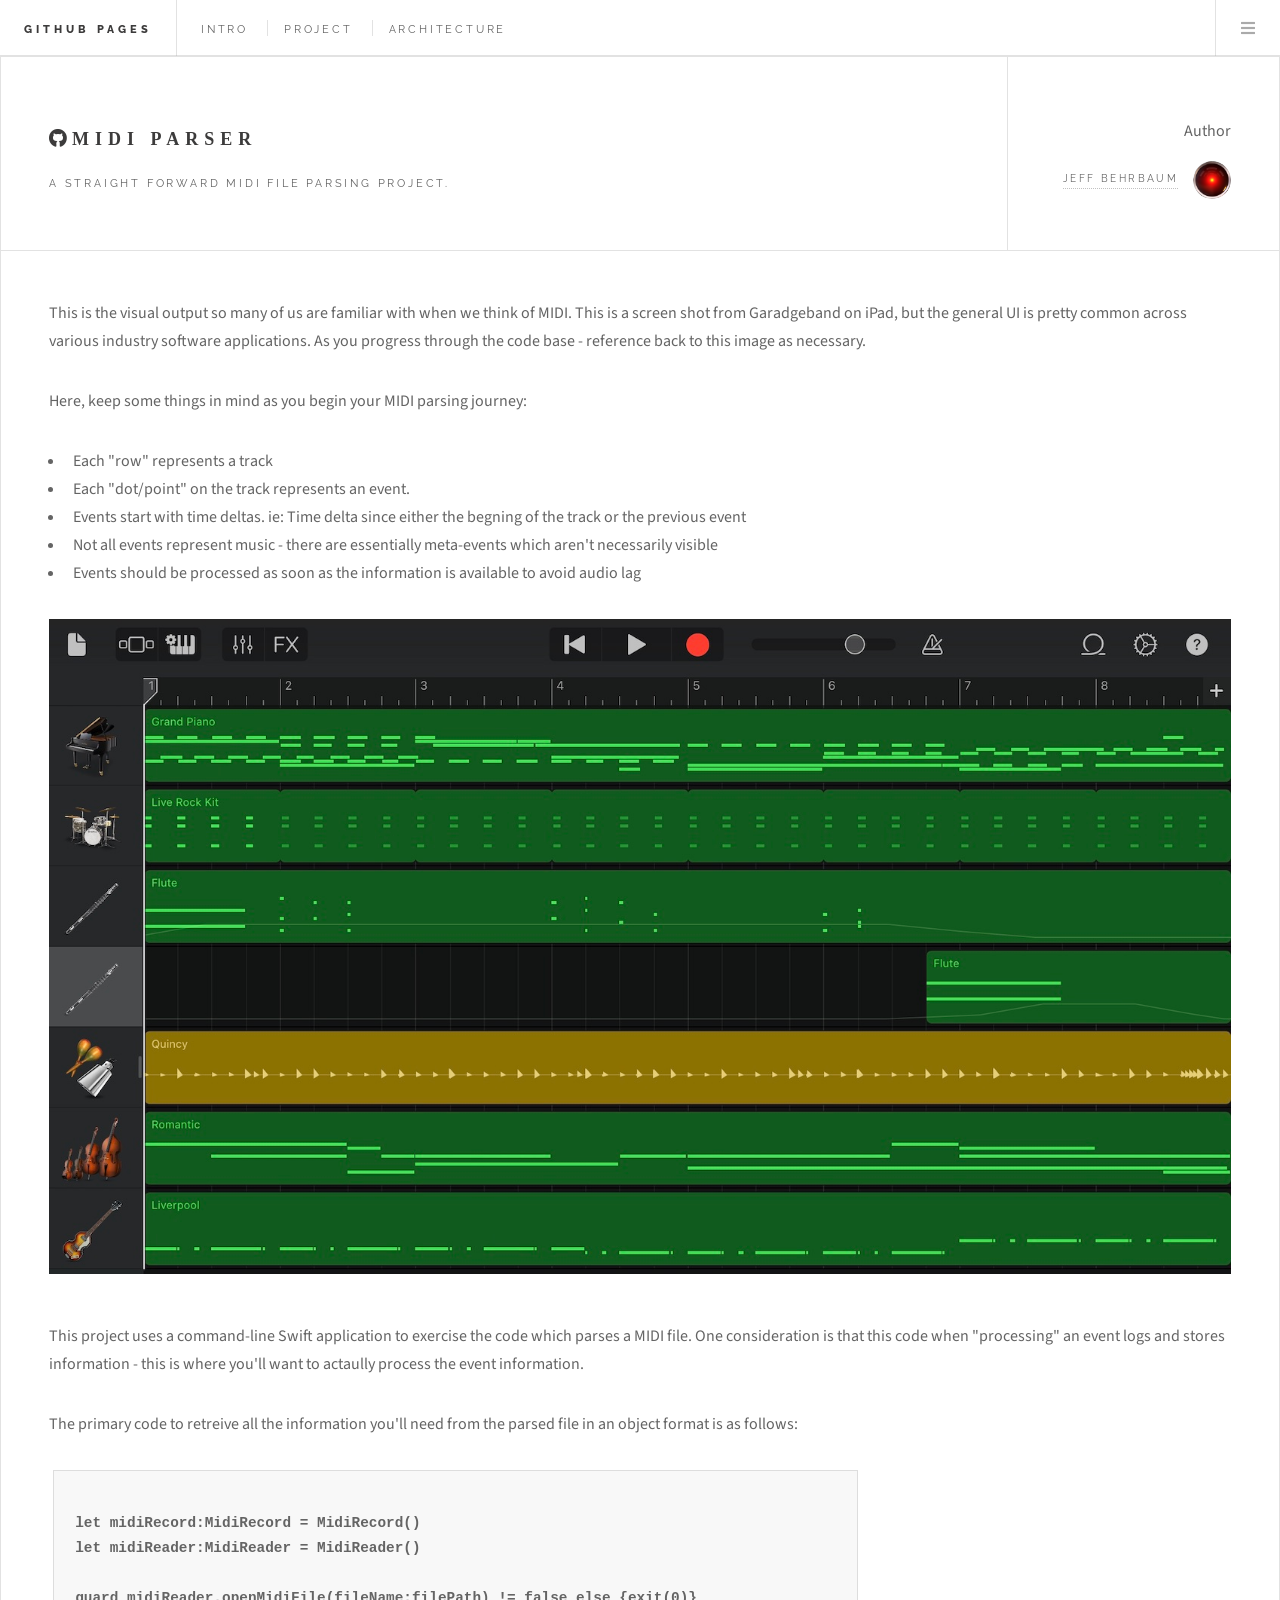
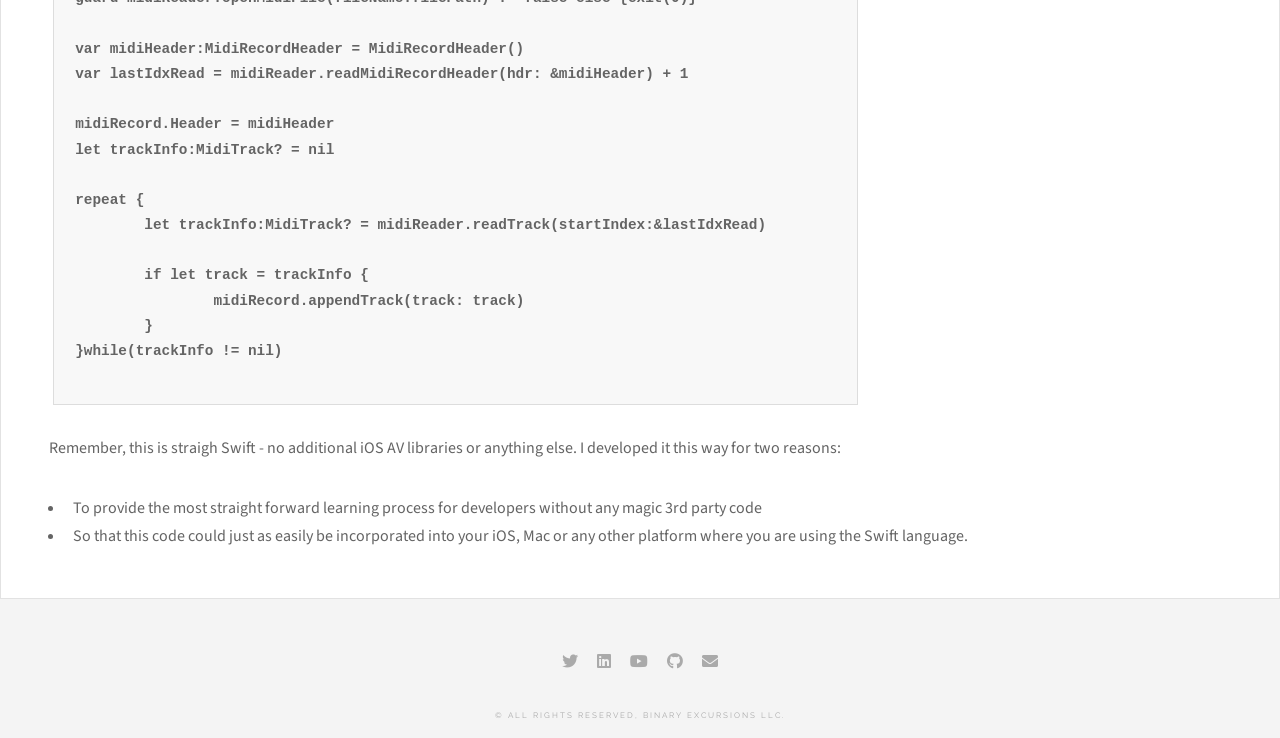
==== MidiSwift/index.html @ 117c92ac "Initial commit for the Swift MIDI page for github.io" ====
<!DOCTYPE HTML>
<!--
	Future Imperfect by Pixelarity
	pixelarity.com | hello@pixelarity.com
	License: pixelarity.com/license
-->
<html>
	<head>
		<title>MIDI Parser</title>
		<meta charset="utf-8" />
		<meta name="viewport" content="width=device-width, initial-scale=1, user-scalable=no" />
		<link rel="stylesheet" href="assets/css/main.css" />
	</head>

	<body class="single is-preload">

		<!-- Wrapper -->
				<!-- Header -->
					<header id="header">
						<h1><a href="https://binaryexcursions.github.io/">Github Pages</a></h1>
						<nav class="links">
							<ul>
								<li><a href="#">Intro</a></li>
								<li><a href="project.html">Project</a></li>
								<li><a href="architecture.html">Architecture</a></li>
								<!-- <li><a href="#">Tempus</a></li>
								<li><a href="#">Adipiscing</a></li> -->
							</ul>
						</nav>
						<nav class="main">
							<ul>
								<!-- <li class="search">
									<a class="fa-search" href="#search">Search</a>
									<form id="search" method="get" action="#">
										<input type="text" name="query" placeholder="Search" />
									</form>
								</li> -->
								<li class="menu">
									<a class="fa-bars" href="#menu">Menu</a>
								</li>
							</ul>
						</nav>
					</header>

				<!-- Menu -->
					<section id="menu">
						<!-- Links -->
							<section>
								<ul class="links">
									<li>
										<a href="#">
											<h3>Lorem ipsum</h3>
											<p>Feugiat tempus veroeros dolor</p>
										</a>
									</li>
									<li>
										<a href="#">
											<h3>Dolor sit amet</h3>
											<p>Sed vitae justo condimentum</p>
										</a>
									</li>
									<li>
										<a href="#">
											<h3>Feugiat veroeros</h3>
											<p>Phasellus sed ultricies mi congue</p>
										</a>
									</li>
									<li>
										<a href="#">
											<h3>Etiam sed consequat</h3>
											<p>Porta lectus amet ultricies</p>
										</a>
									</li>
								</ul>
							</section>
					</section>

				<!-- Main -->
					<div id="main">

						<!-- Post -->
							<article class="post">
								<header>
									<div class="title">
										<h2><a href="https://github.com/BinaryExcursions/MidiParserSwift" target="_blank" class="fab fa-github" style="font-size: large;">MIDI Parser</a></h2>
										<p>A straight forward MIDI file parsing project.</p>
									</div>
									<div class="meta">
										<div class="name">Author</div>
										<a href="https://github.com/binexc" target="_blank" class="author"><span class="name">Jeff Behrbaum</span><img src="images/Hal9000Small.png" alt="" /></a>
									</div>
								</header>
								<p>This is the visual output so many of us are familiar with when we think of MIDI. This is a screen shot from Garadgeband on iPad, but the general UI is pretty common across various industry software applications. As you progress through the code base - reference back to this image as necessary. </p>
								<p>Here, keep some things in mind as you begin your MIDI parsing journey:</p>
								<ul>
									<li>Each "row" represents a track</li>
									<li>Each "dot/point" on the track represents an event.</li>
									<li>Events start with time deltas. ie: Time delta since either the begning of the track or the previous event</li>
									<li>Not all events represent music - there are essentially meta-events which aren't necessarily visible</li>
									<li>Events should be processed as soon as the information is available to avoid audio lag</li>
								</ul>
									
								<span class="image featured"><img src="images/tracks@2x.jpg" alt="game board" /></span>
								<p> This project uses a command-line Swift application to exercise the code which parses a MIDI file. 
									One consideration is that this code when "processing" an event logs and stores information - this is 
									where you'll want to actaully process the event information.</p>
								<p>The primary code to retreive all the information you'll need from  the parsed file in an object format is as follows:</p>

								<div style="overflow: hidden;">
									<pre style="display: inline-flex;">
										<code style="font-size: 0.9rem; font-weight: 550;">
let midiRecord:MidiRecord = MidiRecord()
let midiReader:MidiReader = MidiReader()
											
guard midiReader.openMidiFile(fileName:filePath) != false else {exit(0)}
											
var midiHeader:MidiRecordHeader = MidiRecordHeader()
var lastIdxRead = midiReader.readMidiRecordHeader(hdr: &midiHeader) + 1
											
midiRecord.Header = midiHeader
let trackInfo:MidiTrack? = nil
											
repeat {
	let trackInfo:MidiTrack? = midiReader.readTrack(startIndex:&lastIdxRead)
											
	if let track = trackInfo {
		midiRecord.appendTrack(track: track)
	}
}while(trackInfo != nil)
										</code>
									</pre>
								</div>

								<p>Remember, this is straigh Swift - no additional iOS AV libraries or anything else. I developed it this way for two reasons:</p>
								<ul>
									<li>To provide the most straight forward learning process for developers without any magic 3rd party code</li>
									<li>So that this code could just as easily be incorporated into your iOS, Mac or any other platform where you are using the Swift language.</li>
								</ul>

							</article>
					</div>

				<!-- Footer -->
					<section id="footer">
						<ul class="icons">
							<li><a href="#" class="icon brands fa-twitter"><span class="label">Twitter</span></a></li>
							<li><a href="#" class="icon brands fa-linkedin"><span class="label">LinkedIn</span></a></li>
							<li><a href="#" class="icon brands fa-youtube"><span class="label">YouTube</span></a></li>
							<li><a href="https://github.com/BinaryExcursions" target="_blank" class="icon brands fa-github"><span class="label">RSS</span></a></li>
							<li><a href="mailto: abc@gmail.com" class="icon solid fa-envelope"><span class="label">Email</span></a></li>
						</ul>
						<p class="copyright">&copy; All rights reserved, Binary Excursions LLC.</p>
					</section>

			</div>

		<!-- Scripts -->
			<script src="assets/js/jquery.min.js"></script>
			<script src="assets/js/browser.min.js"></script>
			<script src="assets/js/breakpoints.min.js"></script>
			<script src="assets/js/util.js"></script>
			<script src="assets/js/main.js"></script>
	</body>
</html>
---- MidiSwift/assets/css/main.css ----
@import url(fontawesome-all.min.css);
@import url("https://fonts.googleapis.com/css?family=Source+Sans+Pro:400,700|Raleway:400,800,900");

/*
	Future Imperfect by Pixelarity
	pixelarity.com | hello@pixelarity.com
	License: pixelarity.com/license
*/

html, body, div, span, applet, object,
iframe, h1, h2, h3, h4, h5, h6, p, blockquote,
pre, a, abbr, acronym, address, big, cite,
code, del, dfn, em, img, ins, kbd, q, s, samp,
small, strike, strong, sub, sup, tt, var, b,
u, i, center, dl, dt, dd, ol, ul, li, fieldset,
form, label, legend, table, caption, tbody,
tfoot, thead, tr, th, td, article, aside,
canvas, details, embed, figure, figcaption,
footer, header, hgroup, menu, nav, output, ruby,
section, summary, time, mark, audio, video {
	margin: 0;
	padding: 0;
	border: 0;
	font-size: 100%;
	font: inherit;
	vertical-align: baseline;}

article, aside, details, figcaption, figure,
footer, header, hgroup, menu, nav, section {
	display: block;}

body {
	line-height: 1;
}

ol, ul {
	list-style: none;
}

blockquote, q {
	quotes: none;
}

	blockquote:before, blockquote:after, q:before, q:after {
		content: '';
		content: none;
	}

table {
	border-collapse: collapse;
	border-spacing: 0;
}

body {
	-webkit-text-size-adjust: none;
}

mark {
	background-color: transparent;
	color: inherit;
}

input::-moz-focus-inner {
	border: 0;
	padding: 0;
}

input, select, textarea {
	-moz-appearance: none;
	-webkit-appearance: none;
	-ms-appearance: none;
	appearance: none;
}

/* Basic */

	@-ms-viewport {
		width: device-width;
	}

	body {
		-ms-overflow-style: scrollbar;
	}

	@media screen and (max-width: 480px) {

		html, body {
			min-width: 320px;
		}

	}

	html {
		box-sizing: border-box;
	}

	*, *:before, *:after {
		box-sizing: inherit;
	}

	body {
		background: #f4f4f4;
	}

		body.is-preload *, body.is-preload *:before, body.is-preload *:after {
			-moz-animation: none !important;
			-webkit-animation: none !important;
			-ms-animation: none !important;
			animation: none !important;
			-moz-transition: none !important;
			-webkit-transition: none !important;
			-ms-transition: none !important;
			transition: none !important;
		}

/* Type */

	body, input, select, textarea {
		color: #646464;
		font-family: "Source Sans Pro", Helvetica, sans-serif;
		font-size: 14pt;
		font-weight: 400;
		line-height: 1.75;
	}

		@media screen and (max-width: 1680px) {

			body, input, select, textarea {
				font-size: 12pt;
			}

		}

		@media screen and (max-width: 1280px) {

			body, input, select, textarea {
				font-size: 12pt;
			}

		}

		@media screen and (max-width: 980px) {

			body, input, select, textarea {
				font-size: 12pt;
			}

		}

		@media screen and (max-width: 736px) {

			body, input, select, textarea {
				font-size: 12pt;
			}

		}

		@media screen and (max-width: 480px) {

			body, input, select, textarea {
				font-size: 12pt;
			}

		}

	a {
		-moz-transition: color 0.2s ease, border-bottom-color 0.2s ease;
		-webkit-transition: color 0.2s ease, border-bottom-color 0.2s ease;
		-ms-transition: color 0.2s ease, border-bottom-color 0.2s ease;
		transition: color 0.2s ease, border-bottom-color 0.2s ease;
		border-bottom: dotted 1px rgba(160, 160, 160, 0.65);
		color: inherit;
		text-decoration: none;
	}

		a:before {
			-moz-transition: color 0.2s ease;
			-webkit-transition: color 0.2s ease;
			-ms-transition: color 0.2s ease;
			transition: color 0.2s ease;
		}

		a:hover {
			border-bottom-color: transparent;
			color: #2ebaae !important;
		}

			a:hover:before {
				color: #2ebaae !important;
			}

	strong, b {
		color: #3c3b3b;
		font-weight: 700;
	}

	em, i {
		font-style: italic;
	}

	p {
		margin: 0 0 2em 0;
	}

	h1, h2, h3, h4, h5, h6 {
		color: #3c3b3b;
		font-family: "Raleway", Helvetica, sans-serif;
		font-weight: 800;
		letter-spacing: 0.25em;
		line-height: 1.65;
		margin: 0 0 1em 0;
		text-transform: uppercase;
	}

		h1 a, h2 a, h3 a, h4 a, h5 a, h6 a {
			color: inherit;
			border-bottom: 0;
		}

	h2 {
		font-size: 1.1em;
	}

	h3 {
		font-size: 0.9em;
	}

	h4 {
		font-size: 0.7em;
	}

	h5 {
		font-size: 0.7em;
	}

	h6 {
		font-size: 0.7em;
	}

	sub {
		font-size: 0.8em;
		position: relative;
		top: 0.5em;
	}

	sup {
		font-size: 0.8em;
		position: relative;
		top: -0.5em;
	}

	blockquote {
		border-left: solid 4px rgba(160, 160, 160, 0.3);
		font-style: italic;
		margin: 0 0 2em 0;
		padding: 0.5em 0 0.5em 2em;
	}

	code {
		background: rgba(160, 160, 160, 0.075);
		border: solid 1px rgba(160, 160, 160, 0.3);
		font-family: "Courier New", monospace;
		font-size: 0.9em;
		margin: 0 0.25em;
		padding: 0.25em 0.65em;
	}

	pre {
		-webkit-overflow-scrolling: touch;
		font-family: "Courier New", monospace;
		font-size: 0.9em;
		margin: 0 0 2em 0;
	}

		pre code {
			/*display: block;*/
			display: inline-block;
			line-height: 1.75em;
			padding: 1em 1.5em;
			overflow-x: auto;
		}

	hr {
		border: 0;
		border-bottom: solid 1px rgba(160, 160, 160, 0.3);
		margin: 2em 0;
	}

		hr.major {
			margin: 3em 0;
		}

	.align-left {
		text-align: left;
	}

	.align-center {
		text-align: center;
	}

	.align-right {
		text-align: right;
	}

/* Row */

	.row {
		display: flex;
		flex-wrap: wrap;
		box-sizing: border-box;
		align-items: stretch;
	}

		.row > * {
			box-sizing: border-box;
		}

		.row.gtr-uniform > * > :last-child {
			margin-bottom: 0;
		}

		.row.aln-left {
			justify-content: flex-start;
		}

		.row.aln-center {
			justify-content: center;
		}

		.row.aln-right {
			justify-content: flex-end;
		}

		.row.aln-top {
			align-items: flex-start;
		}

		.row.aln-middle {
			align-items: center;
		}

		.row.aln-bottom {
			align-items: flex-end;
		}

		.row > .imp {
			order: -1;
		}

		.row > .col-1 {
			width: 8.33333%;
		}

		.row > .off-1 {
			margin-left: 8.33333%;
		}

		.row > .col-2 {
			width: 16.66667%;
		}

		.row > .off-2 {
			margin-left: 16.66667%;
		}

		.row > .col-3 {
			width: 25%;
		}

		.row > .off-3 {
			margin-left: 25%;
		}

		.row > .col-4 {
			width: 33.33333%;
		}

		.row > .off-4 {
			margin-left: 33.33333%;
		}

		.row > .col-5 {
			width: 41.66667%;
		}

		.row > .off-5 {
			margin-left: 41.66667%;
		}

		.row > .col-6 {
			width: 50%;
		}

		.row > .off-6 {
			margin-left: 50%;
		}

		.row > .col-7 {
			width: 58.33333%;
		}

		.row > .off-7 {
			margin-left: 58.33333%;
		}

		.row > .col-8 {
			width: 66.66667%;
		}

		.row > .off-8 {
			margin-left: 66.66667%;
		}

		.row > .col-9 {
			width: 75%;
		}

		.row > .off-9 {
			margin-left: 75%;
		}

		.row > .col-10 {
			width: 83.33333%;
		}

		.row > .off-10 {
			margin-left: 83.33333%;
		}

		.row > .col-11 {
			width: 91.66667%;
		}

		.row > .off-11 {
			margin-left: 91.66667%;
		}

		.row > .col-12 {
			width: 100%;
		}

		.row > .off-12 {
			margin-left: 100%;
		}

		.row.gtr-0 {
			margin-top: 0;
			margin-left: 0em;
		}

			.row.gtr-0 > * {
				padding: 0 0 0 0em;
			}

			.row.gtr-0.gtr-uniform {
				margin-top: 0em;
			}

				.row.gtr-0.gtr-uniform > * {
					padding-top: 0em;
				}

		.row.gtr-25 {
			margin-top: 0;
			margin-left: -0.25em;
		}

			.row.gtr-25 > * {
				padding: 0 0 0 0.25em;
			}

			.row.gtr-25.gtr-uniform {
				margin-top: -0.25em;
			}

				.row.gtr-25.gtr-uniform > * {
					padding-top: 0.25em;
				}

		.row.gtr-50 {
			margin-top: 0;
			margin-left: -0.5em;
		}

			.row.gtr-50 > * {
				padding: 0 0 0 0.5em;
			}

			.row.gtr-50.gtr-uniform {
				margin-top: -0.5em;
			}

				.row.gtr-50.gtr-uniform > * {
					padding-top: 0.5em;
				}

		.row {
			margin-top: 0;
			margin-left: -1em;
		}

			.row > * {
				padding: 0 0 0 1em;
			}

			.row.gtr-uniform {
				margin-top: -1em;
			}

				.row.gtr-uniform > * {
					padding-top: 1em;
				}

		.row.gtr-150 {
			margin-top: 0;
			margin-left: -1.5em;
		}

			.row.gtr-150 > * {
				padding: 0 0 0 1.5em;
			}

			.row.gtr-150.gtr-uniform {
				margin-top: -1.5em;
			}

				.row.gtr-150.gtr-uniform > * {
					padding-top: 1.5em;
				}

		.row.gtr-200 {
			margin-top: 0;
			margin-left: -2em;
		}

			.row.gtr-200 > * {
				padding: 0 0 0 2em;
			}

			.row.gtr-200.gtr-uniform {
				margin-top: -2em;
			}

				.row.gtr-200.gtr-uniform > * {
					padding-top: 2em;
				}

		@media screen and (max-width: 1680px) {

			.row {
				display: flex;
				flex-wrap: wrap;
				box-sizing: border-box;
				align-items: stretch;
			}

				.row > * {
					box-sizing: border-box;
				}

				.row.gtr-uniform > * > :last-child {
					margin-bottom: 0;
				}

				.row.aln-left {
					justify-content: flex-start;
				}

				.row.aln-center {
					justify-content: center;
				}

				.row.aln-right {
					justify-content: flex-end;
				}

				.row.aln-top {
					align-items: flex-start;
				}

				.row.aln-middle {
					align-items: center;
				}

				.row.aln-bottom {
					align-items: flex-end;
				}

				.row > .imp-xlarge {
					order: -1;
				}

				.row > .col-1-xlarge {
					width: 8.33333%;
				}

				.row > .off-1-xlarge {
					margin-left: 8.33333%;
				}

				.row > .col-2-xlarge {
					width: 16.66667%;
				}

				.row > .off-2-xlarge {
					margin-left: 16.66667%;
				}

				.row > .col-3-xlarge {
					width: 25%;
				}

				.row > .off-3-xlarge {
					margin-left: 25%;
				}

				.row > .col-4-xlarge {
					width: 33.33333%;
				}

				.row > .off-4-xlarge {
					margin-left: 33.33333%;
				}

				.row > .col-5-xlarge {
					width: 41.66667%;
				}

				.row > .off-5-xlarge {
					margin-left: 41.66667%;
				}

				.row > .col-6-xlarge {
					width: 50%;
				}

				.row > .off-6-xlarge {
					margin-left: 50%;
				}

				.row > .col-7-xlarge {
					width: 58.33333%;
				}

				.row > .off-7-xlarge {
					margin-left: 58.33333%;
				}

				.row > .col-8-xlarge {
					width: 66.66667%;
				}

				.row > .off-8-xlarge {
					margin-left: 66.66667%;
				}

				.row > .col-9-xlarge {
					width: 75%;
				}

				.row > .off-9-xlarge {
					margin-left: 75%;
				}

				.row > .col-10-xlarge {
					width: 83.33333%;
				}

				.row > .off-10-xlarge {
					margin-left: 83.33333%;
				}

				.row > .col-11-xlarge {
					width: 91.66667%;
				}

				.row > .off-11-xlarge {
					margin-left: 91.66667%;
				}

				.row > .col-12-xlarge {
					width: 100%;
				}

				.row > .off-12-xlarge {
					margin-left: 100%;
				}

				.row.gtr-0 {
					margin-top: 0;
					margin-left: 0em;
				}

					.row.gtr-0 > * {
						padding: 0 0 0 0em;
					}

					.row.gtr-0.gtr-uniform {
						margin-top: 0em;
					}

						.row.gtr-0.gtr-uniform > * {
							padding-top: 0em;
						}

				.row.gtr-25 {
					margin-top: 0;
					margin-left: -0.25em;
				}

					.row.gtr-25 > * {
						padding: 0 0 0 0.25em;
					}

					.row.gtr-25.gtr-uniform {
						margin-top: -0.25em;
					}

						.row.gtr-25.gtr-uniform > * {
							padding-top: 0.25em;
						}

				.row.gtr-50 {
					margin-top: 0;
					margin-left: -0.5em;
				}

					.row.gtr-50 > * {
						padding: 0 0 0 0.5em;
					}

					.row.gtr-50.gtr-uniform {
						margin-top: -0.5em;
					}

						.row.gtr-50.gtr-uniform > * {
							padding-top: 0.5em;
						}

				.row {
					margin-top: 0;
					margin-left: -1em;
				}

					.row > * {
						padding: 0 0 0 1em;
					}

					.row.gtr-uniform {
						margin-top: -1em;
					}

						.row.gtr-uniform > * {
							padding-top: 1em;
						}

				.row.gtr-150 {
					margin-top: 0;
					margin-left: -1.5em;
				}

					.row.gtr-150 > * {
						padding: 0 0 0 1.5em;
					}

					.row.gtr-150.gtr-uniform {
						margin-top: -1.5em;
					}

						.row.gtr-150.gtr-uniform > * {
							padding-top: 1.5em;
						}

				.row.gtr-200 {
					margin-top: 0;
					margin-left: -2em;
				}

					.row.gtr-200 > * {
						padding: 0 0 0 2em;
					}

					.row.gtr-200.gtr-uniform {
						margin-top: -2em;
					}

						.row.gtr-200.gtr-uniform > * {
							padding-top: 2em;
						}

		}

		@media screen and (max-width: 1280px) {

			.row {
				display: flex;
				flex-wrap: wrap;
				box-sizing: border-box;
				align-items: stretch;
			}

				.row > * {
					box-sizing: border-box;
				}

				.row.gtr-uniform > * > :last-child {
					margin-bottom: 0;
				}

				.row.aln-left {
					justify-content: flex-start;
				}

				.row.aln-center {
					justify-content: center;
				}

				.row.aln-right {
					justify-content: flex-end;
				}

				.row.aln-top {
					align-items: flex-start;
				}

				.row.aln-middle {
					align-items: center;
				}

				.row.aln-bottom {
					align-items: flex-end;
				}

				.row > .imp-large {
					order: -1;
				}

				.row > .col-1-large {
					width: 8.33333%;
				}

				.row > .off-1-large {
					margin-left: 8.33333%;
				}

				.row > .col-2-large {
					width: 16.66667%;
				}

				.row > .off-2-large {
					margin-left: 16.66667%;
				}

				.row > .col-3-large {
					width: 25%;
				}

				.row > .off-3-large {
					margin-left: 25%;
				}

				.row > .col-4-large {
					width: 33.33333%;
				}

				.row > .off-4-large {
					margin-left: 33.33333%;
				}

				.row > .col-5-large {
					width: 41.66667%;
				}

				.row > .off-5-large {
					margin-left: 41.66667%;
				}

				.row > .col-6-large {
					width: 50%;
				}

				.row > .off-6-large {
					margin-left: 50%;
				}

				.row > .col-7-large {
					width: 58.33333%;
				}

				.row > .off-7-large {
					margin-left: 58.33333%;
				}

				.row > .col-8-large {
					width: 66.66667%;
				}

				.row > .off-8-large {
					margin-left: 66.66667%;
				}

				.row > .col-9-large {
					width: 75%;
				}

				.row > .off-9-large {
					margin-left: 75%;
				}

				.row > .col-10-large {
					width: 83.33333%;
				}

				.row > .off-10-large {
					margin-left: 83.33333%;
				}

				.row > .col-11-large {
					width: 91.66667%;
				}

				.row > .off-11-large {
					margin-left: 91.66667%;
				}

				.row > .col-12-large {
					width: 100%;
				}

				.row > .off-12-large {
					margin-left: 100%;
				}

				.row.gtr-0 {
					margin-top: 0;
					margin-left: 0em;
				}

					.row.gtr-0 > * {
						padding: 0 0 0 0em;
					}

					.row.gtr-0.gtr-uniform {
						margin-top: 0em;
					}

						.row.gtr-0.gtr-uniform > * {
							padding-top: 0em;
						}

				.row.gtr-25 {
					margin-top: 0;
					margin-left: -0.25em;
				}

					.row.gtr-25 > * {
						padding: 0 0 0 0.25em;
					}

					.row.gtr-25.gtr-uniform {
						margin-top: -0.25em;
					}

						.row.gtr-25.gtr-uniform > * {
							padding-top: 0.25em;
						}

				.row.gtr-50 {
					margin-top: 0;
					margin-left: -0.5em;
				}

					.row.gtr-50 > * {
						padding: 0 0 0 0.5em;
					}

					.row.gtr-50.gtr-uniform {
						margin-top: -0.5em;
					}

						.row.gtr-50.gtr-uniform > * {
							padding-top: 0.5em;
						}

				.row {
					margin-top: 0;
					margin-left: -1em;
				}

					.row > * {
						padding: 0 0 0 1em;
					}

					.row.gtr-uniform {
						margin-top: -1em;
					}

						.row.gtr-uniform > * {
							padding-top: 1em;
						}

				.row.gtr-150 {
					margin-top: 0;
					margin-left: -1.5em;
				}

					.row.gtr-150 > * {
						padding: 0 0 0 1.5em;
					}

					.row.gtr-150.gtr-uniform {
						margin-top: -1.5em;
					}

						.row.gtr-150.gtr-uniform > * {
							padding-top: 1.5em;
						}

				.row.gtr-200 {
					margin-top: 0;
					margin-left: -2em;
				}

					.row.gtr-200 > * {
						padding: 0 0 0 2em;
					}

					.row.gtr-200.gtr-uniform {
						margin-top: -2em;
					}

						.row.gtr-200.gtr-uniform > * {
							padding-top: 2em;
						}

		}

		@media screen and (max-width: 980px) {

			.row {
				display: flex;
				flex-wrap: wrap;
				box-sizing: border-box;
				align-items: stretch;
			}

				.row > * {
					box-sizing: border-box;
				}

				.row.gtr-uniform > * > :last-child {
					margin-bottom: 0;
				}

				.row.aln-left {
					justify-content: flex-start;
				}

				.row.aln-center {
					justify-content: center;
				}

				.row.aln-right {
					justify-content: flex-end;
				}

				.row.aln-top {
					align-items: flex-start;
				}

				.row.aln-middle {
					align-items: center;
				}

				.row.aln-bottom {
					align-items: flex-end;
				}

				.row > .imp-medium {
					order: -1;
				}

				.row > .col-1-medium {
					width: 8.33333%;
				}

				.row > .off-1-medium {
					margin-left: 8.33333%;
				}

				.row > .col-2-medium {
					width: 16.66667%;
				}

				.row > .off-2-medium {
					margin-left: 16.66667%;
				}

				.row > .col-3-medium {
					width: 25%;
				}

				.row > .off-3-medium {
					margin-left: 25%;
				}

				.row > .col-4-medium {
					width: 33.33333%;
				}

				.row > .off-4-medium {
					margin-left: 33.33333%;
				}

				.row > .col-5-medium {
					width: 41.66667%;
				}

				.row > .off-5-medium {
					margin-left: 41.66667%;
				}

				.row > .col-6-medium {
					width: 50%;
				}

				.row > .off-6-medium {
					margin-left: 50%;
				}

				.row > .col-7-medium {
					width: 58.33333%;
				}

				.row > .off-7-medium {
					margin-left: 58.33333%;
				}

				.row > .col-8-medium {
					width: 66.66667%;
				}

				.row > .off-8-medium {
					margin-left: 66.66667%;
				}

				.row > .col-9-medium {
					width: 75%;
				}

				.row > .off-9-medium {
					margin-left: 75%;
				}

				.row > .col-10-medium {
					width: 83.33333%;
				}

				.row > .off-10-medium {
					margin-left: 83.33333%;
				}

				.row > .col-11-medium {
					width: 91.66667%;
				}

				.row > .off-11-medium {
					margin-left: 91.66667%;
				}

				.row > .col-12-medium {
					width: 100%;
				}

				.row > .off-12-medium {
					margin-left: 100%;
				}

				.row.gtr-0 {
					margin-top: 0;
					margin-left: 0em;
				}

					.row.gtr-0 > * {
						padding: 0 0 0 0em;
					}

					.row.gtr-0.gtr-uniform {
						margin-top: 0em;
					}

						.row.gtr-0.gtr-uniform > * {
							padding-top: 0em;
						}

				.row.gtr-25 {
					margin-top: 0;
					margin-left: -0.25em;
				}

					.row.gtr-25 > * {
						padding: 0 0 0 0.25em;
					}

					.row.gtr-25.gtr-uniform {
						margin-top: -0.25em;
					}

						.row.gtr-25.gtr-uniform > * {
							padding-top: 0.25em;
						}

				.row.gtr-50 {
					margin-top: 0;
					margin-left: -0.5em;
				}

					.row.gtr-50 > * {
						padding: 0 0 0 0.5em;
					}

					.row.gtr-50.gtr-uniform {
						margin-top: -0.5em;
					}

						.row.gtr-50.gtr-uniform > * {
							padding-top: 0.5em;
						}

				.row {
					margin-top: 0;
					margin-left: -1em;
				}

					.row > * {
						padding: 0 0 0 1em;
					}

					.row.gtr-uniform {
						margin-top: -1em;
					}

						.row.gtr-uniform > * {
							padding-top: 1em;
						}

				.row.gtr-150 {
					margin-top: 0;
					margin-left: -1.5em;
				}

					.row.gtr-150 > * {
						padding: 0 0 0 1.5em;
					}

					.row.gtr-150.gtr-uniform {
						margin-top: -1.5em;
					}

						.row.gtr-150.gtr-uniform > * {
							padding-top: 1.5em;
						}

				.row.gtr-200 {
					margin-top: 0;
					margin-left: -2em;
				}

					.row.gtr-200 > * {
						padding: 0 0 0 2em;
					}

					.row.gtr-200.gtr-uniform {
						margin-top: -2em;
					}

						.row.gtr-200.gtr-uniform > * {
							padding-top: 2em;
						}

		}

		@media screen and (max-width: 736px) {

			.row {
				display: flex;
				flex-wrap: wrap;
				box-sizing: border-box;
				align-items: stretch;
			}

				.row > * {
					box-sizing: border-box;
				}

				.row.gtr-uniform > * > :last-child {
					margin-bottom: 0;
				}

				.row.aln-left {
					justify-content: flex-start;
				}

				.row.aln-center {
					justify-content: center;
				}

				.row.aln-right {
					justify-content: flex-end;
				}

				.row.aln-top {
					align-items: flex-start;
				}

				.row.aln-middle {
					align-items: center;
				}

				.row.aln-bottom {
					align-items: flex-end;
				}

				.row > .imp-small {
					order: -1;
				}

				.row > .col-1-small {
					width: 8.33333%;
				}

				.row > .off-1-small {
					margin-left: 8.33333%;
				}

				.row > .col-2-small {
					width: 16.66667%;
				}

				.row > .off-2-small {
					margin-left: 16.66667%;
				}

				.row > .col-3-small {
					width: 25%;
				}

				.row > .off-3-small {
					margin-left: 25%;
				}

				.row > .col-4-small {
					width: 33.33333%;
				}

				.row > .off-4-small {
					margin-left: 33.33333%;
				}

				.row > .col-5-small {
					width: 41.66667%;
				}

				.row > .off-5-small {
					margin-left: 41.66667%;
				}

				.row > .col-6-small {
					width: 50%;
				}

				.row > .off-6-small {
					margin-left: 50%;
				}

				.row > .col-7-small {
					width: 58.33333%;
				}

				.row > .off-7-small {
					margin-left: 58.33333%;
				}

				.row > .col-8-small {
					width: 66.66667%;
				}

				.row > .off-8-small {
					margin-left: 66.66667%;
				}

				.row > .col-9-small {
					width: 75%;
				}

				.row > .off-9-small {
					margin-left: 75%;
				}

				.row > .col-10-small {
					width: 83.33333%;
				}

				.row > .off-10-small {
					margin-left: 83.33333%;
				}

				.row > .col-11-small {
					width: 91.66667%;
				}

				.row > .off-11-small {
					margin-left: 91.66667%;
				}

				.row > .col-12-small {
					width: 100%;
				}

				.row > .off-12-small {
					margin-left: 100%;
				}

				.row.gtr-0 {
					margin-top: 0;
					margin-left: 0em;
				}

					.row.gtr-0 > * {
						padding: 0 0 0 0em;
					}

					.row.gtr-0.gtr-uniform {
						margin-top: 0em;
					}

						.row.gtr-0.gtr-uniform > * {
							padding-top: 0em;
						}

				.row.gtr-25 {
					margin-top: 0;
					margin-left: -0.25em;
				}

					.row.gtr-25 > * {
						padding: 0 0 0 0.25em;
					}

					.row.gtr-25.gtr-uniform {
						margin-top: -0.25em;
					}

						.row.gtr-25.gtr-uniform > * {
							padding-top: 0.25em;
						}

				.row.gtr-50 {
					margin-top: 0;
					margin-left: -0.5em;
				}

					.row.gtr-50 > * {
						padding: 0 0 0 0.5em;
					}

					.row.gtr-50.gtr-uniform {
						margin-top: -0.5em;
					}

						.row.gtr-50.gtr-uniform > * {
							padding-top: 0.5em;
						}

				.row {
					margin-top: 0;
					margin-left: -1em;
				}

					.row > * {
						padding: 0 0 0 1em;
					}

					.row.gtr-uniform {
						margin-top: -1em;
					}

						.row.gtr-uniform > * {
							padding-top: 1em;
						}

				.row.gtr-150 {
					margin-top: 0;
					margin-left: -1.5em;
				}

					.row.gtr-150 > * {
						padding: 0 0 0 1.5em;
					}

					.row.gtr-150.gtr-uniform {
						margin-top: -1.5em;
					}

						.row.gtr-150.gtr-uniform > * {
							padding-top: 1.5em;
						}

				.row.gtr-200 {
					margin-top: 0;
					margin-left: -2em;
				}

					.row.gtr-200 > * {
						padding: 0 0 0 2em;
					}

					.row.gtr-200.gtr-uniform {
						margin-top: -2em;
					}

						.row.gtr-200.gtr-uniform > * {
							padding-top: 2em;
						}

		}

		@media screen and (max-width: 480px) {

			.row {
				display: flex;
				flex-wrap: wrap;
				box-sizing: border-box;
				align-items: stretch;
			}

				.row > * {
					box-sizing: border-box;
				}

				.row.gtr-uniform > * > :last-child {
					margin-bottom: 0;
				}

				.row.aln-left {
					justify-content: flex-start;
				}

				.row.aln-center {
					justify-content: center;
				}

				.row.aln-right {
					justify-content: flex-end;
				}

				.row.aln-top {
					align-items: flex-start;
				}

				.row.aln-middle {
					align-items: center;
				}

				.row.aln-bottom {
					align-items: flex-end;
				}

				.row > .imp-xsmall {
					order: -1;
				}

				.row > .col-1-xsmall {
					width: 8.33333%;
				}

				.row > .off-1-xsmall {
					margin-left: 8.33333%;
				}

				.row > .col-2-xsmall {
					width: 16.66667%;
				}

				.row > .off-2-xsmall {
					margin-left: 16.66667%;
				}

				.row > .col-3-xsmall {
					width: 25%;
				}

				.row > .off-3-xsmall {
					margin-left: 25%;
				}

				.row > .col-4-xsmall {
					width: 33.33333%;
				}

				.row > .off-4-xsmall {
					margin-left: 33.33333%;
				}

				.row > .col-5-xsmall {
					width: 41.66667%;
				}

				.row > .off-5-xsmall {
					margin-left: 41.66667%;
				}

				.row > .col-6-xsmall {
					width: 50%;
				}

				.row > .off-6-xsmall {
					margin-left: 50%;
				}

				.row > .col-7-xsmall {
					width: 58.33333%;
				}

				.row > .off-7-xsmall {
					margin-left: 58.33333%;
				}

				.row > .col-8-xsmall {
					width: 66.66667%;
				}

				.row > .off-8-xsmall {
					margin-left: 66.66667%;
				}

				.row > .col-9-xsmall {
					width: 75%;
				}

				.row > .off-9-xsmall {
					margin-left: 75%;
				}

				.row > .col-10-xsmall {
					width: 83.33333%;
				}

				.row > .off-10-xsmall {
					margin-left: 83.33333%;
				}

				.row > .col-11-xsmall {
					width: 91.66667%;
				}

				.row > .off-11-xsmall {
					margin-left: 91.66667%;
				}

				.row > .col-12-xsmall {
					width: 100%;
				}

				.row > .off-12-xsmall {
					margin-left: 100%;
				}

				.row.gtr-0 {
					margin-top: 0;
					margin-left: 0em;
				}

					.row.gtr-0 > * {
						padding: 0 0 0 0em;
					}

					.row.gtr-0.gtr-uniform {
						margin-top: 0em;
					}

						.row.gtr-0.gtr-uniform > * {
							padding-top: 0em;
						}

				.row.gtr-25 {
					margin-top: 0;
					margin-left: -0.25em;
				}

					.row.gtr-25 > * {
						padding: 0 0 0 0.25em;
					}

					.row.gtr-25.gtr-uniform {
						margin-top: -0.25em;
					}

						.row.gtr-25.gtr-uniform > * {
							padding-top: 0.25em;
						}

				.row.gtr-50 {
					margin-top: 0;
					margin-left: -0.5em;
				}

					.row.gtr-50 > * {
						padding: 0 0 0 0.5em;
					}

					.row.gtr-50.gtr-uniform {
						margin-top: -0.5em;
					}

						.row.gtr-50.gtr-uniform > * {
							padding-top: 0.5em;
						}

				.row {
					margin-top: 0;
					margin-left: -1em;
				}

					.row > * {
						padding: 0 0 0 1em;
					}

					.row.gtr-uniform {
						margin-top: -1em;
					}

						.row.gtr-uniform > * {
							padding-top: 1em;
						}

				.row.gtr-150 {
					margin-top: 0;
					margin-left: -1.5em;
				}

					.row.gtr-150 > * {
						padding: 0 0 0 1.5em;
					}

					.row.gtr-150.gtr-uniform {
						margin-top: -1.5em;
					}

						.row.gtr-150.gtr-uniform > * {
							padding-top: 1.5em;
						}

				.row.gtr-200 {
					margin-top: 0;
					margin-left: -2em;
				}

					.row.gtr-200 > * {
						padding: 0 0 0 2em;
					}

					.row.gtr-200.gtr-uniform {
						margin-top: -2em;
					}

						.row.gtr-200.gtr-uniform > * {
							padding-top: 2em;
						}

		}

/* Author */

	.author {
		display: -moz-flex;
		display: -webkit-flex;
		display: -ms-flex;
		display: flex;
		-moz-flex-direction: row;
		-webkit-flex-direction: row;
		-ms-flex-direction: row;
		flex-direction: row;
		-moz-align-items: center;
		-webkit-align-items: center;
		-ms-align-items: center;
		align-items: center;
		-moz-justify-content: -moz-flex-end;
		-webkit-justify-content: -webkit-flex-end;
		-ms-justify-content: -ms-flex-end;
		justify-content: flex-end;
		border-bottom: 0;
		font-family: "Raleway", Helvetica, sans-serif;
		font-size: 0.6em;
		font-weight: 400;
		letter-spacing: 0.25em;
		text-transform: uppercase;
		white-space: nowrap;
	}

		.author .name {
			-moz-transition: border-bottom-color 0.2s ease;
			-webkit-transition: border-bottom-color 0.2s ease;
			-ms-transition: border-bottom-color 0.2s ease;
			transition: border-bottom-color 0.2s ease;
			border-bottom: dotted 1px rgba(160, 160, 160, 0.65);
			display: block;
			margin: 0 1.5em 0 0;
		}

		.author img {
			border-radius: 100%;
			display: block;
			width: 4em;
		}

		.author:hover .name {
			border-bottom-color: transparent;
		}

/* Blurb */

	.blurb h2 {
		font-size: 0.8em;
		margin: 0 0 1.5em 0;
	}

	.blurb h3 {
		font-size: 0.7em;
	}

	.blurb p {
		font-size: 0.9em;
	}

/* Box */

	.box {
		border: solid 1px rgba(160, 160, 160, 0.3);
		margin-bottom: 2em;
		padding: 1.5em;
	}

		.box > :last-child,
		.box > :last-child > :last-child,
		.box > :last-child > :last-child > :last-child {
			margin-bottom: 0;
		}

		.box.alt {
			border: 0;
			border-radius: 0;
			padding: 0;
		}

/* Button */

	input[type="submit"],
	input[type="reset"],
	input[type="button"],
	button,
	.button {
		-moz-appearance: none;
		-webkit-appearance: none;
		-ms-appearance: none;
		appearance: none;
		-moz-transition: background-color 0.2s ease, box-shadow 0.2s ease, color 0.2s ease;
		-webkit-transition: background-color 0.2s ease, box-shadow 0.2s ease, color 0.2s ease;
		-ms-transition: background-color 0.2s ease, box-shadow 0.2s ease, color 0.2s ease;
		transition: background-color 0.2s ease, box-shadow 0.2s ease, color 0.2s ease;
		background-color: transparent;
		border: 0;
		box-shadow: inset 0 0 0 1px rgba(160, 160, 160, 0.3);
		color: #3c3b3b !important;
		cursor: pointer;
		display: inline-block;
		font-family: "Raleway", Helvetica, sans-serif;
		font-size: 0.6em;
		font-weight: 800;
		height: 4.8125em;
		letter-spacing: 0.25em;
		line-height: 4.8125em;
		padding: 0 2.5em;
		text-align: center;
		text-decoration: none;
		text-transform: uppercase;
		white-space: nowrap;
	}

		input[type="submit"]:hover,
		input[type="reset"]:hover,
		input[type="button"]:hover,
		button:hover,
		.button:hover {
			box-shadow: inset 0 0 0 1px #2ebaae;
			color: #2ebaae !important;
		}

			input[type="submit"]:hover:active,
			input[type="reset"]:hover:active,
			input[type="button"]:hover:active,
			button:hover:active,
			.button:hover:active {
				background-color: rgba(46, 186, 174, 0.05);
			}

		input[type="submit"]:before, input[type="submit"]:after,
		input[type="reset"]:before,
		input[type="reset"]:after,
		input[type="button"]:before,
		input[type="button"]:after,
		button:before,
		button:after,
		.button:before,
		.button:after {
			color: #aaaaaa;
			position: relative;
		}

		input[type="submit"]:before,
		input[type="reset"]:before,
		input[type="button"]:before,
		button:before,
		.button:before {
			left: -1em;
			padding: 0 0 0 0.75em;
		}

		input[type="submit"]:after,
		input[type="reset"]:after,
		input[type="button"]:after,
		button:after,
		.button:after {
			left: 1em;
			padding: 0 0.75em 0 0;
		}

		input[type="submit"].fit,
		input[type="reset"].fit,
		input[type="button"].fit,
		button.fit,
		.button.fit {
			width: 100%;
		}

		input[type="submit"].large,
		input[type="reset"].large,
		input[type="button"].large,
		button.large,
		.button.large {
			font-size: 0.7em;
			padding: 0 3em;
		}

		input[type="submit"].small,
		input[type="reset"].small,
		input[type="button"].small,
		button.small,
		.button.small {
			font-size: 0.5em;
		}

		input[type="submit"].disabled, input[type="submit"]:disabled,
		input[type="reset"].disabled,
		input[type="reset"]:disabled,
		input[type="button"].disabled,
		input[type="button"]:disabled,
		button.disabled,
		button:disabled,
		.button.disabled,
		.button:disabled {
			pointer-events: none;
			color: rgba(160, 160, 160, 0.3) !important;
		}

			input[type="submit"].disabled:before, input[type="submit"]:disabled:before,
			input[type="reset"].disabled:before,
			input[type="reset"]:disabled:before,
			input[type="button"].disabled:before,
			input[type="button"]:disabled:before,
			button.disabled:before,
			button:disabled:before,
			.button.disabled:before,
			.button:disabled:before {
				color: rgba(160, 160, 160, 0.3) !important;
			}

/* Form */

	form {
		margin: 0 0 2em 0;
	}

		form.search {
			text-decoration: none;
			position: relative;
		}

			form.search:before {
				-moz-osx-font-smoothing: grayscale;
				-webkit-font-smoothing: antialiased;
				display: inline-block;
				font-style: normal;
				font-variant: normal;
				text-rendering: auto;
				line-height: 1;
				text-transform: none !important;
				font-family: 'Font Awesome 5 Free';
				font-weight: 900;
			}

			form.search:before {
				color: #aaaaaa;
				content: '\f002';
				display: block;
				height: 2.75em;
				left: 0;
				line-height: 2.75em;
				position: absolute;
				text-align: center;
				top: 0;
				width: 2.5em;
			}

			form.search > input:first-child {
				padding-left: 2.5em;
			}

	label {
		color: #3c3b3b;
		display: block;
		font-size: 0.9em;
		font-weight: 700;
		margin: 0 0 1em 0;
	}

	input[type="text"],
	input[type="password"],
	input[type="email"],
	input[type="tel"],
	select,
	textarea {
		-moz-appearance: none;
		-webkit-appearance: none;
		-ms-appearance: none;
		appearance: none;
		background: rgba(160, 160, 160, 0.075);
		border: none;
		border: solid 1px rgba(160, 160, 160, 0.3);
		border-radius: 0;
		color: inherit;
		display: block;
		outline: 0;
		padding: 0 1em;
		text-decoration: none;
		width: 100%;
	}

		input[type="text"]:invalid,
		input[type="password"]:invalid,
		input[type="email"]:invalid,
		input[type="tel"]:invalid,
		select:invalid,
		textarea:invalid {
			box-shadow: none;
		}

		input[type="text"]:focus,
		input[type="password"]:focus,
		input[type="email"]:focus,
		input[type="tel"]:focus,
		select:focus,
		textarea:focus {
			border-color: #2ebaae;
			box-shadow: inset 0 0 0 1px #2ebaae;
		}

	.select-wrapper {
		text-decoration: none;
		display: block;
		position: relative;
	}

		.select-wrapper:before {
			-moz-osx-font-smoothing: grayscale;
			-webkit-font-smoothing: antialiased;
			display: inline-block;
			font-style: normal;
			font-variant: normal;
			text-rendering: auto;
			line-height: 1;
			text-transform: none !important;
			font-family: 'Font Awesome 5 Free';
			font-weight: 900;
		}

		.select-wrapper:before {
			color: rgba(160, 160, 160, 0.3);
			content: '\f078';
			display: block;
			height: 2.75em;
			line-height: 2.75em;
			pointer-events: none;
			position: absolute;
			right: 0;
			text-align: center;
			top: 0;
			width: 2.75em;
		}

		.select-wrapper select::-ms-expand {
			display: none;
		}

	select {
		background-image: url("data:image/svg+xml;charset=utf8,%3Csvg xmlns='http://www.w3.org/2000/svg' width='40' height='40' preserveAspectRatio='none' viewBox='0 0 40 40'%3E%3Cpath d='M9.4,12.3l10.4,10.4l10.4-10.4c0.2-0.2,0.5-0.4,0.9-0.4c0.3,0,0.6,0.1,0.9,0.4l3.3,3.3c0.2,0.2,0.4,0.5,0.4,0.9 c0,0.4-0.1,0.6-0.4,0.9L20.7,31.9c-0.2,0.2-0.5,0.4-0.9,0.4c-0.3,0-0.6-0.1-0.9-0.4L4.3,17.3c-0.2-0.2-0.4-0.5-0.4-0.9 c0-0.4,0.1-0.6,0.4-0.9l3.3-3.3c0.2-0.2,0.5-0.4,0.9-0.4S9.1,12.1,9.4,12.3z' fill='rgba(160, 160, 160, 0.3)' /%3E%3C/svg%3E");
		background-size: 1.25rem;
		background-repeat: no-repeat;
		background-position: calc(100% - 1rem) center;
		height: 2.75em;
		padding-right: 2.75em;
		text-overflow: ellipsis;
	}

		select option {
			color: #3c3b3b;
			background: #ffffff;
		}

		select:focus::-ms-value {
			background-color: transparent;
		}

		select::-ms-expand {
			display: none;
		}

	input[type="text"],
	input[type="password"],
	input[type="email"],
	select {
		height: 2.75em;
	}

	textarea {
		padding: 0.75em 1em;
	}

	input[type="checkbox"],
	input[type="radio"] {
		-moz-appearance: none;
		-webkit-appearance: none;
		-ms-appearance: none;
		appearance: none;
		display: block;
		float: left;
		margin-right: -2em;
		opacity: 0;
		width: 1em;
		z-index: -1;
	}

		input[type="checkbox"] + label,
		input[type="radio"] + label {
			text-decoration: none;
			color: #646464;
			cursor: pointer;
			display: inline-block;
			font-size: 1em;
			font-weight: 400;
			padding-left: 2.4em;
			padding-right: 0.75em;
			position: relative;
		}

			input[type="checkbox"] + label:before,
			input[type="radio"] + label:before {
				-moz-osx-font-smoothing: grayscale;
				-webkit-font-smoothing: antialiased;
				display: inline-block;
				font-style: normal;
				font-variant: normal;
				text-rendering: auto;
				line-height: 1;
				text-transform: none !important;
				font-family: 'Font Awesome 5 Free';
				font-weight: 900;
			}

			input[type="checkbox"] + label:before,
			input[type="radio"] + label:before {
				background: rgba(160, 160, 160, 0.075);
				border: solid 1px rgba(160, 160, 160, 0.3);
				content: '';
				display: inline-block;
				font-size: 0.8em;
				height: 2.0625em;
				left: 0;
				line-height: 2.0625em;
				position: absolute;
				text-align: center;
				top: 0;
				width: 2.0625em;
			}

		input[type="checkbox"]:checked + label:before,
		input[type="radio"]:checked + label:before {
			background: #3c3b3b;
			border-color: #3c3b3b;
			color: #ffffff;
			content: '\f00c';
		}

		input[type="checkbox"]:focus + label:before,
		input[type="radio"]:focus + label:before {
			border-color: #2ebaae;
			box-shadow: 0 0 0 1px #2ebaae;
		}

	input[type="radio"] + label:before {
		border-radius: 100%;
	}

	::-webkit-input-placeholder {
		color: #aaaaaa !important;
		opacity: 1.0;
	}

	:-moz-placeholder {
		color: #aaaaaa !important;
		opacity: 1.0;
	}

	::-moz-placeholder {
		color: #aaaaaa !important;
		opacity: 1.0;
	}

	:-ms-input-placeholder {
		color: #aaaaaa !important;
		opacity: 1.0;
	}

/* Icon */

	.icon {
		text-decoration: none;
		border-bottom: none;
		position: relative;
	}

		.icon:before {
			-moz-osx-font-smoothing: grayscale;
			-webkit-font-smoothing: antialiased;
			display: inline-block;
			font-style: normal;
			font-variant: normal;
			text-rendering: auto;
			line-height: 1;
			text-transform: none !important;
			font-family: 'Font Awesome 5 Free';
			font-weight: 400;
		}

		.icon > .label {
			display: none;
		}

		.icon:before {
			line-height: inherit;
		}

		.icon.solid:before {
			font-weight: 900;
		}

		.icon.brands:before {
			font-family: 'Font Awesome 5 Brands';
		}

		.icon.suffix:before {
			float: right;
		}

/* Image */

	.image {
		border: 0;
		display: inline-block;
		position: relative;
	}

		.image img {
			display: block;
		}

		.image.left, .image.right {
			max-width: 40%;
		}

			.image.left img, .image.right img {
				width: 100%;
			}

		.image.left {
			float: left;
			padding: 0 1.5em 1em 0;
			top: 0.25em;
		}

		.image.right {
			float: right;
			padding: 0 0 1em 1.5em;
			top: 0.25em;
		}

		.image.fit {
			display: block;
			margin: 0 0 2em 0;
			width: 100%;
		}

			.image.fit img {
				width: 100%;
			}

		.image.featured {
			display: block;
			margin: 0 0 3em 0;
			width: 100%;
		}

			.image.featured img {
				width: 100%;
			}

			@media screen and (max-width: 736px) {

				.image.featured {
					margin: 0 0 1.5em 0;
				}

			}

		.image.main {
			display: block;
			margin: 0 0 3em 0;
			width: 100%;
		}

			.image.main img {
				width: 100%;
			}

/* List */

	ol {
		list-style: decimal;
		margin: 0 0 2em 0;
		padding-left: 1.25em;
	}

		ol li {
			padding-left: 0.25em;
		}

	ul {
		list-style: disc;
		margin: 0 0 2em 0;
		padding-left: 1em;
	}

		ul li {
			padding-left: 0.5em;
		}

		ul.alt {
			list-style: none;
			padding-left: 0;
		}

			ul.alt li {
				border-top: solid 1px rgba(160, 160, 160, 0.3);
				padding: 0.5em 0;
			}

				ul.alt li:first-child {
					border-top: 0;
					padding-top: 0;
				}

	dl {
		margin: 0 0 2em 0;
	}

		dl dt {
			display: block;
			font-weight: 700;
			margin: 0 0 1em 0;
		}

		dl dd {
			margin-left: 2em;
		}

/* Actions */

	ul.actions {
		display: -moz-flex;
		display: -webkit-flex;
		display: -ms-flex;
		display: flex;
		cursor: default;
		list-style: none;
		margin-left: -1em;
		padding-left: 0;
	}

		ul.actions li {
			padding: 0 0 0 1em;
			vertical-align: middle;
		}

		ul.actions.special {
			-moz-justify-content: center;
			-webkit-justify-content: center;
			-ms-justify-content: center;
			justify-content: center;
			width: 100%;
			margin-left: 0;
		}

			ul.actions.special li:first-child {
				padding-left: 0;
			}

		ul.actions.stacked {
			-moz-flex-direction: column;
			-webkit-flex-direction: column;
			-ms-flex-direction: column;
			flex-direction: column;
			margin-left: 0;
		}

			ul.actions.stacked li {
				padding: 1.3em 0 0 0;
			}

				ul.actions.stacked li:first-child {
					padding-top: 0;
				}

		ul.actions.fit {
			width: calc(100% + 1em);
		}

			ul.actions.fit li {
				-moz-flex-grow: 1;
				-webkit-flex-grow: 1;
				-ms-flex-grow: 1;
				flex-grow: 1;
				-moz-flex-shrink: 1;
				-webkit-flex-shrink: 1;
				-ms-flex-shrink: 1;
				flex-shrink: 1;
				width: 100%;
			}

				ul.actions.fit li > * {
					width: 100%;
				}

			ul.actions.fit.stacked {
				width: 100%;
			}

		@media screen and (max-width: 480px) {

			ul.actions:not(.fixed) {
				-moz-flex-direction: column;
				-webkit-flex-direction: column;
				-ms-flex-direction: column;
				flex-direction: column;
				margin-left: 0;
				width: 100% !important;
			}

				ul.actions:not(.fixed) li {
					-moz-flex-grow: 1;
					-webkit-flex-grow: 1;
					-ms-flex-grow: 1;
					flex-grow: 1;
					-moz-flex-shrink: 1;
					-webkit-flex-shrink: 1;
					-ms-flex-shrink: 1;
					flex-shrink: 1;
					padding: 1em 0 0 0;
					text-align: center;
					width: 100%;
				}

					ul.actions:not(.fixed) li > * {
						width: 100%;
					}

					ul.actions:not(.fixed) li:first-child {
						padding-top: 0;
					}

					ul.actions:not(.fixed) li input[type="submit"],
					ul.actions:not(.fixed) li input[type="reset"],
					ul.actions:not(.fixed) li input[type="button"],
					ul.actions:not(.fixed) li button,
					ul.actions:not(.fixed) li .button {
						width: 100%;
					}

						ul.actions:not(.fixed) li input[type="submit"].icon:before,
						ul.actions:not(.fixed) li input[type="reset"].icon:before,
						ul.actions:not(.fixed) li input[type="button"].icon:before,
						ul.actions:not(.fixed) li button.icon:before,
						ul.actions:not(.fixed) li .button.icon:before {
							margin-left: -0.5em;
						}

		}

/* Icons */

	ul.icons {
		cursor: default;
		list-style: none;
		padding-left: 0;
	}

		ul.icons li {
			display: inline-block;
			padding: 0 1em 0 0;
		}

			ul.icons li:last-child {
				padding-right: 0;
			}

			ul.icons li > * {
				border: 0;
			}

				ul.icons li > * .label {
					display: none;
				}

/* Posts */

	ul.posts {
		list-style: none;
		padding: 0;
	}

		ul.posts li {
			border-top: dotted 1px rgba(160, 160, 160, 0.3);
			margin: 1.5em 0 0 0;
			padding: 1.5em 0 0 0;
		}

			ul.posts li:first-child {
				border-top: 0;
				margin-top: 0;
				padding-top: 0;
			}

		ul.posts article {
			display: -moz-flex;
			display: -webkit-flex;
			display: -ms-flex;
			display: flex;
			-moz-align-items: -moz-flex-start;
			-webkit-align-items: -webkit-flex-start;
			-ms-align-items: -ms-flex-start;
			align-items: flex-start;
			-moz-flex-direction: row-reverse;
			-webkit-flex-direction: row-reverse;
			-ms-flex-direction: row-reverse;
			flex-direction: row-reverse;
		}

			ul.posts article .image {
				display: block;
				margin-right: 1.5em;
				min-width: 4em;
				width: 4em;
			}

				ul.posts article .image img {
					width: 100%;
				}

			ul.posts article header {
				-moz-flex-grow: 1;
				-webkit-flex-grow: 1;
				-ms-flex-grow: 1;
				flex-grow: 1;
				-ms-flex: 1;
			}

				ul.posts article header h3 {
					font-size: 0.7em;
					margin-top: 0.125em;
				}

				ul.posts article header .published {
					display: block;
					font-family: "Raleway", Helvetica, sans-serif;
					font-size: 0.6em;
					font-weight: 400;
					letter-spacing: 0.25em;
					margin: -0.625em 0 1.7em 0;
					text-transform: uppercase;
				}

				ul.posts article header > :last-child {
					margin-bottom: 0;
				}

/* Mini Post */

	.mini-post {
		display: -moz-flex;
		display: -webkit-flex;
		display: -ms-flex;
		display: flex;
		-moz-flex-direction: column-reverse;
		-webkit-flex-direction: column-reverse;
		-ms-flex-direction: column-reverse;
		flex-direction: column-reverse;
		background: #ffffff;
		border: solid 1px rgba(160, 160, 160, 0.3);
		margin: 0 0 2em 0;
	}

		.mini-post .image {
			overflow: hidden;
			width: 100%;
		}

			.mini-post .image img {
				-moz-transition: -moz-transform 0.2s ease-out;
				-webkit-transition: -webkit-transform 0.2s ease-out;
				-ms-transition: -ms-transform 0.2s ease-out;
				transition: transform 0.2s ease-out;
				width: 100%;
			}

			.mini-post .image:hover img {
				-moz-transform: scale(1.05);
				-webkit-transform: scale(1.05);
				-ms-transform: scale(1.05);
				transform: scale(1.05);
			}

		.mini-post header {
			padding: 1.25em 4.25em 0.1em 1.25em ;
			min-height: 4em;
			position: relative;
			-moz-flex-grow: 1;
			-webkit-flex-grow: 1;
			-ms-flex-grow: 1;
			flex-grow: 1;
		}

			.mini-post header h3 {
				font-size: 0.7em;
			}

			.mini-post header .published {
				display: block;
				font-family: "Raleway", Helvetica, sans-serif;
				font-size: 0.6em;
				font-weight: 400;
				letter-spacing: 0.25em;
				margin: -0.625em 0 1.7em 0;
				text-transform: uppercase;
			}

			.mini-post header .author {
				position: absolute;
				right: 2em;
				top: 2em;
			}

	.mini-posts {
		margin: 0 0 2em 0;
	}

		@media screen and (max-width: 1280px) {

			.mini-posts {
				display: -moz-flex;
				display: -webkit-flex;
				display: -ms-flex;
				display: flex;
				-moz-flex-wrap: wrap;
				-webkit-flex-wrap: wrap;
				-ms-flex-wrap: wrap;
				flex-wrap: wrap;
				width: calc(100% + 2em);
			}

				.mini-posts > * {
					margin: 2em 2em 0 0;
					width: calc(50% - 2em);
				}

				.mini-posts > :nth-child(-n + 2) {
					margin-top: 0;
				}

		}

		@media screen and (max-width: 480px) {

			.mini-posts {
				display: block;
				width: 100%;
			}

				.mini-posts > * {
					margin: 0 0 2em 0;
					width: 100%;
				}

		}

/* Post */

	.post {
		padding: 3em 3em 1em 3em ;
		background: #ffffff;
		border: solid 1px rgba(160, 160, 160, 0.3);
		margin: 0 0 3em 0;
		position: relative;
	}

		.post > header {
			display: -moz-flex;
			display: -webkit-flex;
			display: -ms-flex;
			display: flex;
			border-bottom: solid 1px rgba(160, 160, 160, 0.3);
			left: -3em;
			margin: -3em 0 3em 0;
			position: relative;
			width: calc(100% + 6em);
		}

			.post > header .title {
				-moz-flex-grow: 1;
				-webkit-flex-grow: 1;
				-ms-flex-grow: 1;
				flex-grow: 1;
				-ms-flex: 1;
				padding: 3.75em 3em 3.3em 3em;
			}

				.post > header .title h2 {
					font-weight: 900;
					font-size: 1.5em;
				}

				.post > header .title > :last-child {
					margin-bottom: 0;
				}

			.post > header .meta {
				padding: 3.75em 3em 1.75em 3em ;
				border-left: solid 1px rgba(160, 160, 160, 0.3);
				min-width: 17em;
				text-align: right;
				width: 17em;
			}

				.post > header .meta > * {
					margin: 0 0 1em 0;
				}

				.post > header .meta > :last-child {
					margin-bottom: 0;
				}

				.post > header .meta .published {
					color: #3c3b3b;
					display: block;
					font-family: "Raleway", Helvetica, sans-serif;
					font-size: 0.7em;
					font-weight: 800;
					letter-spacing: 0.25em;
					margin-top: 0.5em;
					text-transform: uppercase;
					white-space: nowrap;
				}

		.post > a.image.featured {
			overflow: hidden;
		}

			.post > a.image.featured img {
				-moz-transition: -moz-transform 0.2s ease-out;
				-webkit-transition: -webkit-transform 0.2s ease-out;
				-ms-transition: -ms-transform 0.2s ease-out;
				transition: transform 0.2s ease-out;
			}

			.post > a.image.featured:hover img {
				-moz-transform: scale(1.05);
				-webkit-transform: scale(1.05);
				-ms-transform: scale(1.05);
				transform: scale(1.05);
			}

		.post > footer {
			display: -moz-flex;
			display: -webkit-flex;
			display: -ms-flex;
			display: flex;
			-moz-align-items: center;
			-webkit-align-items: center;
			-ms-align-items: center;
			align-items: center;
		}

			.post > footer .actions {
				-moz-flex-grow: 1;
				-webkit-flex-grow: 1;
				-ms-flex-grow: 1;
				flex-grow: 1;
			}

			.post > footer .stats {
				cursor: default;
				list-style: none;
				padding: 0;
			}

				.post > footer .stats li {
					border-left: solid 1px rgba(160, 160, 160, 0.3);
					display: inline-block;
					font-family: "Raleway", Helvetica, sans-serif;
					font-size: 0.6em;
					font-weight: 400;
					letter-spacing: 0.25em;
					line-height: 1;
					margin: 0 0 0 2em;
					padding: 0 0 0 2em;
					text-transform: uppercase;
				}

					.post > footer .stats li:first-child {
						border-left: 0;
						margin-left: 0;
						padding-left: 0;
					}

					.post > footer .stats li .icon {
						border-bottom: 0;
					}

						.post > footer .stats li .icon:before {
							color: rgba(160, 160, 160, 0.3);
							margin-right: 0.75em;
						}

		@media screen and (max-width: 980px) {

			.post {
				border-left: 0;
				border-right: 0;
				left: -3em;
				width: calc(100% + (3em * 2));
			}

				.post > header {
					-moz-flex-direction: column;
					-webkit-flex-direction: column;
					-ms-flex-direction: column;
					flex-direction: column;
					padding: 3.75em 3em 1.25em 3em ;
					border-left: 0;
				}

					.post > header .title {
						-ms-flex: 0 1 auto;
						margin: 0 0 2em 0;
						padding: 0;
						text-align: center;
					}

					.post > header .meta {
						-moz-align-items: center;
						-webkit-align-items: center;
						-ms-align-items: center;
						align-items: center;
						display: -moz-flex;
						display: -webkit-flex;
						display: -ms-flex;
						display: flex;
						-moz-justify-content: center;
						-webkit-justify-content: center;
						-ms-justify-content: center;
						justify-content: center;
						border-left: 0;
						margin: 0 0 2em 0;
						padding-top: 0;
						padding: 0;
						text-align: left;
						width: 100%;
					}

						.post > header .meta > * {
							border-left: solid 1px rgba(160, 160, 160, 0.3);
							margin-left: 2em;
							padding-left: 2em;
						}

						.post > header .meta > :first-child {
							border-left: 0;
							margin-left: 0;
							padding-left: 0;
						}

						.post > header .meta .published {
							margin-bottom: 0;
							margin-top: 0;
						}

						.post > header .meta .author {
							-moz-flex-direction: row-reverse;
							-webkit-flex-direction: row-reverse;
							-ms-flex-direction: row-reverse;
							flex-direction: row-reverse;
							margin-bottom: 0;
						}

							.post > header .meta .author .name {
								margin: 0 0 0 1.5em;
							}

							.post > header .meta .author img {
								width: 3.5em;
							}

		}

		@media screen and (max-width: 736px) {

			.post {
				padding: 1.5em 1.5em 0.1em 1.5em ;
				left: -1.5em;
				margin: 0 0 2em 0;
				width: calc(100% + (1.5em * 2));
			}

				.post > header {
					padding: 3em 1.5em 0.5em 1.5em ;
					left: -1.5em;
					margin: -1.5em 0 1.5em 0;
					width: calc(100% + 3em);
				}

					.post > header .title h2 {
						font-size: 1.1em;
					}

		}

		@media screen and (max-width: 480px) {

			.post > header .meta {
				-moz-align-items: center;
				-webkit-align-items: center;
				-ms-align-items: center;
				align-items: center;
				-moz-flex-direction: column;
				-webkit-flex-direction: column;
				-ms-flex-direction: column;
				flex-direction: column;
			}

				.post > header .meta > * {
					border-left: 0;
					margin: 1em 0 0 0;
					padding-left: 0;
				}

				.post > header .meta .author .name {
					display: none;
				}

			.post > .image.featured {
				margin-left: -1.5em;
				margin-top: calc(-1.5em - 1px);
				width: calc(100% + 3em);
			}

			.post > footer {
				-moz-align-items: -moz-stretch;
				-webkit-align-items: -webkit-stretch;
				-ms-align-items: -ms-stretch;
				align-items: stretch;
				-moz-flex-direction: column-reverse;
				-webkit-flex-direction: column-reverse;
				-ms-flex-direction: column-reverse;
				flex-direction: column-reverse;
			}

				.post > footer .stats {
					text-align: center;
				}

					.post > footer .stats li {
						margin: 0 0 0 1.25em;
						padding: 0 0 0 1.25em;
					}

		}

/* Section/Article */

	section.special, article.special {
		text-align: center;
	}

	header p {
		font-family: "Raleway", Helvetica, sans-serif;
		font-size: 0.7em;
		font-weight: 400;
		letter-spacing: 0.25em;
		line-height: 2.5;
		margin-top: -1em;
		text-transform: uppercase;
	}

/* Table */

	.table-wrapper {
		-webkit-overflow-scrolling: touch;
		overflow-x: auto;
	}

	table {
		margin: 0 0 2em 0;
		width: 100%;
	}

		table tbody tr {
			border: solid 1px rgba(160, 160, 160, 0.3);
			border-left: 0;
			border-right: 0;
		}

			table tbody tr:nth-child(2n + 1) {
				background-color: rgba(160, 160, 160, 0.075);
			}

		table td {
			padding: 0.75em 0.75em;
		}

		table th {
			color: #3c3b3b;
			font-size: 0.9em;
			font-weight: 700;
			padding: 0 0.75em 0.75em 0.75em;
			text-align: left;
		}

		table thead {
			border-bottom: solid 2px rgba(160, 160, 160, 0.3);
		}

		table tfoot {
			border-top: solid 2px rgba(160, 160, 160, 0.3);
		}

		table.alt {
			border-collapse: separate;
		}

			table.alt tbody tr td {
				border: solid 1px rgba(160, 160, 160, 0.3);
				border-left-width: 0;
				border-top-width: 0;
			}

				table.alt tbody tr td:first-child {
					border-left-width: 1px;
				}

			table.alt tbody tr:first-child td {
				border-top-width: 1px;
			}

			table.alt thead {
				border-bottom: 0;
			}

			table.alt tfoot {
				border-top: 0;
			}

/* Header */

	body {
		padding-top: 3.5em;
	}

	#header {
		display: -moz-flex;
		display: -webkit-flex;
		display: -ms-flex;
		display: flex;
		-moz-justify-content: space-between;
		-webkit-justify-content: space-between;
		-ms-justify-content: space-between;
		justify-content: space-between;
		background-color: #ffffff;
		border-bottom: solid 1px rgba(160, 160, 160, 0.3);
		height: 3.5em;
		left: 0;
		line-height: 3.5em;
		position: fixed;
		top: 0;
		width: 100%;
		z-index: 10000;
	}

		#header a {
			color: inherit;
			text-decoration: none;
		}

		#header ul {
			list-style: none;
			margin: 0;
			padding-left: 0;
		}

			#header ul li {
				display: inline-block;
				padding-left: 0;
			}

		#header h1 {
			height: inherit;
			line-height: inherit;
			padding: 0 0 0 1.5em;
			white-space: nowrap;
		}

			#header h1 a {
				font-size: 0.7em;
			}

		#header .links {
			-moz-flex: 1;
			-webkit-flex: 1;
			-ms-flex: 1;
			flex: 1;
			border-left: solid 1px rgba(160, 160, 160, 0.3);
			height: inherit;
			line-height: inherit;
			margin-left: 1.5em;
			overflow: hidden;
			padding-left: 1.5em;
		}

			#header .links ul li {
				border-left: solid 1px rgba(160, 160, 160, 0.3);
				line-height: 1;
				margin-left: 1em;
				padding-left: 1em;
			}

				#header .links ul li:first-child {
					border-left: 0;
					margin-left: 0;
					padding-left: 0;
				}

				#header .links ul li a {
					border-bottom: 0;
					font-family: "Raleway", Helvetica, sans-serif;
					font-size: 0.7em;
					font-weight: 400;
					letter-spacing: 0.25em;
					text-transform: uppercase;
				}

		#header .main {
			height: inherit;
			line-height: inherit;
			text-align: right;
		}

			#header .main ul {
				height: inherit;
				line-height: inherit;
			}

				#header .main ul li {
					border-left: solid 1px rgba(160, 160, 160, 0.3);
					height: inherit;
					line-height: inherit;
					white-space: nowrap;
				}

					#header .main ul li > * {
						display: block;
						float: left;
					}

					#header .main ul li > a {
						text-decoration: none;
						border-bottom: 0;
						color: #aaaaaa;
						overflow: hidden;
						position: relative;
						text-indent: 4em;
						width: 4em;
					}

						#header .main ul li > a:before {
							-moz-osx-font-smoothing: grayscale;
							-webkit-font-smoothing: antialiased;
							display: inline-block;
							font-style: normal;
							font-variant: normal;
							text-rendering: auto;
							line-height: 1;
							text-transform: none !important;
							font-family: 'Font Awesome 5 Free';
							font-weight: 900;
						}

						#header .main ul li > a:before {
							display: block;
							height: inherit;
							left: 0;
							line-height: inherit;
							position: absolute;
							text-align: center;
							text-indent: 0;
							top: 0;
							width: inherit;
						}

		#header form {
			margin: 0;
		}

			#header form input {
				display: inline-block;
				height: 2.5em;
				position: relative;
				top: -2px;
				vertical-align: middle;
			}

		#header #search {
			-moz-transition: all 0.5s ease;
			-webkit-transition: all 0.5s ease;
			-ms-transition: all 0.5s ease;
			transition: all 0.5s ease;
			max-width: 0;
			opacity: 0;
			overflow: hidden;
			padding: 0;
			white-space: nowrap;
		}

			#header #search input {
				width: 12em;
			}

			#header #search.visible {
				max-width: 12.5em;
				opacity: 1;
				padding: 0 0.5em 0 0;
			}

		@media screen and (max-width: 980px) {

			#header .links {
				display: none;
			}

		}

		@media screen and (max-width: 736px) {

			#header {
				height: 2.75em;
				line-height: 2.75em;
			}

				#header h1 {
					padding: 0 0 0 1em;
				}

				#header .main .search {
					display: none;
				}

		}

/* Wrapper */

	#wrapper {
		display: -moz-flex;
		display: -webkit-flex;
		display: -ms-flex;
		display: flex;
		-moz-flex-direction: row-reverse;
		-webkit-flex-direction: row-reverse;
		-ms-flex-direction: row-reverse;
		flex-direction: row-reverse;
		-moz-transition: opacity 0.5s ease;
		-webkit-transition: opacity 0.5s ease;
		-ms-transition: opacity 0.5s ease;
		transition: opacity 0.5s ease;
		margin: 0 auto;
		max-width: 100%;
		opacity: 1;
		padding: 4.5em;
		width: 90em;
	}

		body.is-menu-visible #wrapper {
			opacity: 0.15;
		}

		@media screen and (max-width: 1680px) {

			#wrapper {
				padding: 3em;
			}

		}

		@media screen and (max-width: 1280px) {

			#wrapper {
				display: block;
			}

		}

		@media screen and (max-width: 736px) {

			#wrapper {
				padding: 1.5em;
			}

		}

		body.single #wrapper {
			display: block;
		}

/* Main */

	#main {
		-moz-flex-grow: 1;
		-webkit-flex-grow: 1;
		-ms-flex-grow: 1;
		flex-grow: 1;
		-ms-flex: 1;
		width: 100%;
	}

/* Sidebar */

	#sidebar {
		margin-right: 3em;
		min-width: 22em;
		width: 22em;
	}

		#sidebar > * {
			border-top: solid 1px rgba(160, 160, 160, 0.3);
			margin: 3em 0 0 0;
			padding: 3em 0 0 0;
		}

		#sidebar > :first-child {
			border-top: 0;
			margin-top: 0;
			padding-top: 0;
		}

		@media screen and (max-width: 1280px) {

			#sidebar {
				border-top: solid 1px rgba(160, 160, 160, 0.3);
				margin: 3em 0 0 0;
				min-width: 0;
				padding: 3em 0 0 0;
				width: 100%;
				overflow-x: hidden;
			}

		}

/* Intro */

	#intro .logo {
		border-bottom: 0;
		display: inline-block;
		margin: 0 0 1em 0;
		overflow: hidden;
		position: relative;
		width: 4em;
	}

		#intro .logo:before {
			background-image: url("data:image/svg+xml;charset=utf8,%3Csvg xmlns='http://www.w3.org/2000/svg' width='100px' height='100px' viewBox='0 0 100 100' preserveAspectRatio='none' zoomAndPan='disable'%3E%3Cpolygon points='0,0 100,0 100,25 50,0 0,25' style='fill:%23f4f4f4' /%3E%3Cpolygon points='0,100 100,100 100,75 50,100 0,75' style='fill:%23f4f4f4' /%3E%3C/svg%3E");
			background-position: top left;
			background-repeat: no-repeat;
			background-size: 100% 100%;
			content: '';
			display: block;
			height: 100%;
			left: 0;
			position: absolute;
			top: 0;
			width: 100%;
		}

		#intro .logo img {
			display: block;
			margin-left: -0.25em;
			width: 4.5em;
		}

	#intro header h2 {
		font-size: 2em;
		font-weight: 900;
	}

	#intro header p {
		font-size: 0.8em;
	}

	@media screen and (max-width: 1280px) {

		#intro {
			margin: 0 0 3em 0;
			text-align: center;
		}

			#intro header h2 {
				font-size: 2em;
			}

			#intro header p {
				font-size: 0.7em;
			}

	}

	@media screen and (max-width: 736px) {

		#intro {
			margin: 0 0 1.5em 0;
			padding: 1.25em 0;
		}

			#intro > :last-child {
				margin-bottom: 0;
			}

			#intro .logo {
				margin: 0 0 0.5em 0;
			}

			#intro header h2 {
				font-size: 1.25em;
			}

			#intro header > :last-child {
				margin-bottom: 0;
			}

	}

/* Footer */

	#footer .icons {
		color: #aaaaaa;
	}

	#footer .copyright {
		color: #aaaaaa;
		font-family: "Raleway", Helvetica, sans-serif;
		font-size: 0.5em;
		font-weight: 400;
		letter-spacing: 0.25em;
		text-transform: uppercase;
	}

	body.single #footer {
		text-align: center;
	}

/* Menu */

	#menu {
		-moz-transform: translateX(25em);
		-webkit-transform: translateX(25em);
		-ms-transform: translateX(25em);
		transform: translateX(25em);
		-moz-transition: -moz-transform 0.5s ease, visibility 0.5s;
		-webkit-transition: -webkit-transform 0.5s ease, visibility 0.5s;
		-ms-transition: -ms-transform 0.5s ease, visibility 0.5s;
		transition: transform 0.5s ease, visibility 0.5s;
		-webkit-overflow-scrolling: touch;
		background: #ffffff;
		border-left: solid 1px rgba(160, 160, 160, 0.3);
		box-shadow: none;
		height: 100%;
		max-width: 80%;
		overflow-y: auto;
		position: fixed;
		right: 0;
		top: 0;
		visibility: hidden;
		width: 25em;
		z-index: 10002;
	}

		#menu > * {
			border-top: solid 1px rgba(160, 160, 160, 0.3);
			padding: 3em;
		}

			#menu > * > :last-child {
				margin-bottom: 0;
			}

		#menu > :first-child {
			border-top: 0;
		}

		#menu .links {
			list-style: none;
			padding: 0;
		}

			#menu .links > li {
				border: 0;
				border-top: dotted 1px rgba(160, 160, 160, 0.3);
				margin: 1.5em 0 0 0;
				padding: 1.5em 0 0 0;
			}

				#menu .links > li a {
					display: block;
					border-bottom: 0;
				}

					#menu .links > li a h3 {
						-moz-transition: color 0.2s ease;
						-webkit-transition: color 0.2s ease;
						-ms-transition: color 0.2s ease;
						transition: color 0.2s ease;
						font-size: 0.7em;
					}

					#menu .links > li a p {
						font-family: "Raleway", Helvetica, sans-serif;
						font-size: 0.6em;
						font-weight: 400;
						letter-spacing: 0.25em;
						margin-bottom: 0;
						text-decoration: none;
						text-transform: uppercase;
					}

					#menu .links > li a:hover h3 {
						color: #2ebaae;
					}

				#menu .links > li:first-child {
					border-top: 0;
					margin-top: 0;
					padding-top: 0;
				}

		body.is-menu-visible #menu {
			-moz-transform: translateX(0);
			-webkit-transform: translateX(0);
			-ms-transform: translateX(0);
			transform: translateX(0);
			visibility: visible;
		}

		@media screen and (max-width: 736px) {

			#menu > * {
				padding: 1.5em;
			}

		}
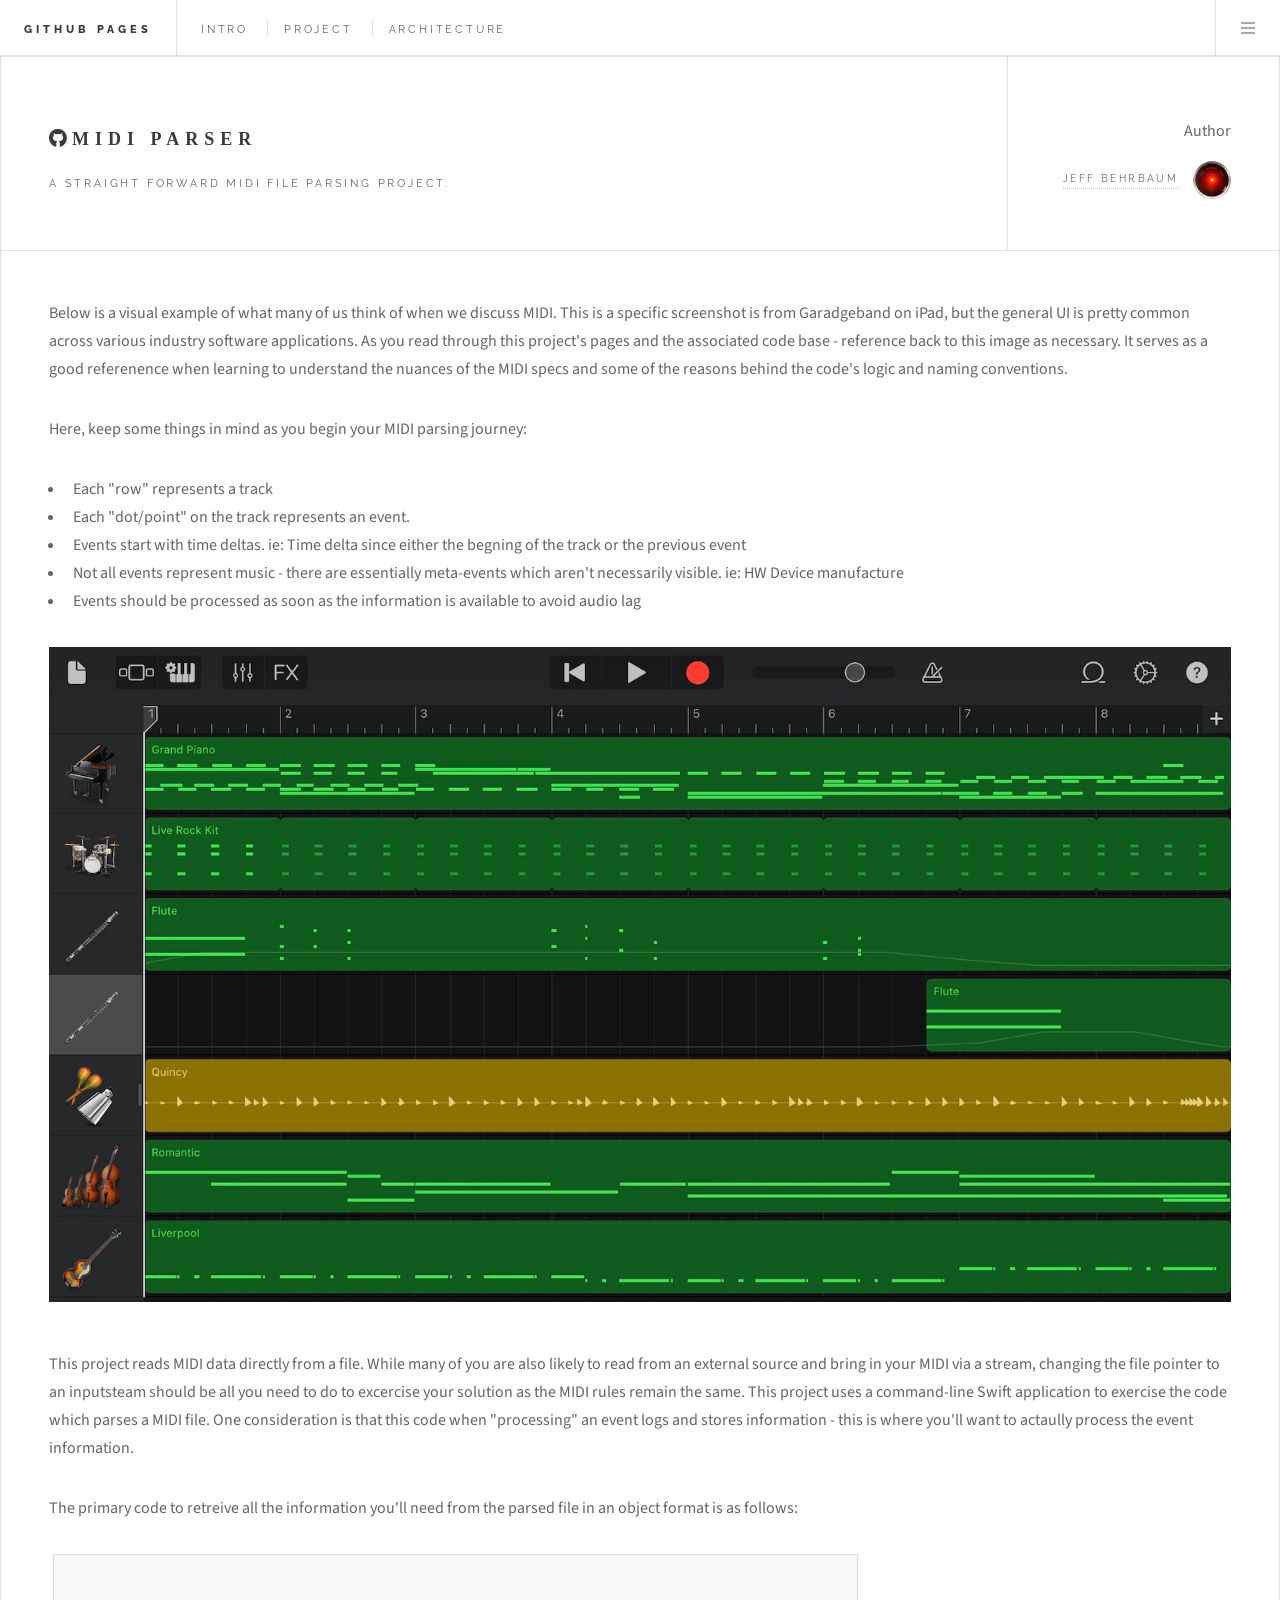
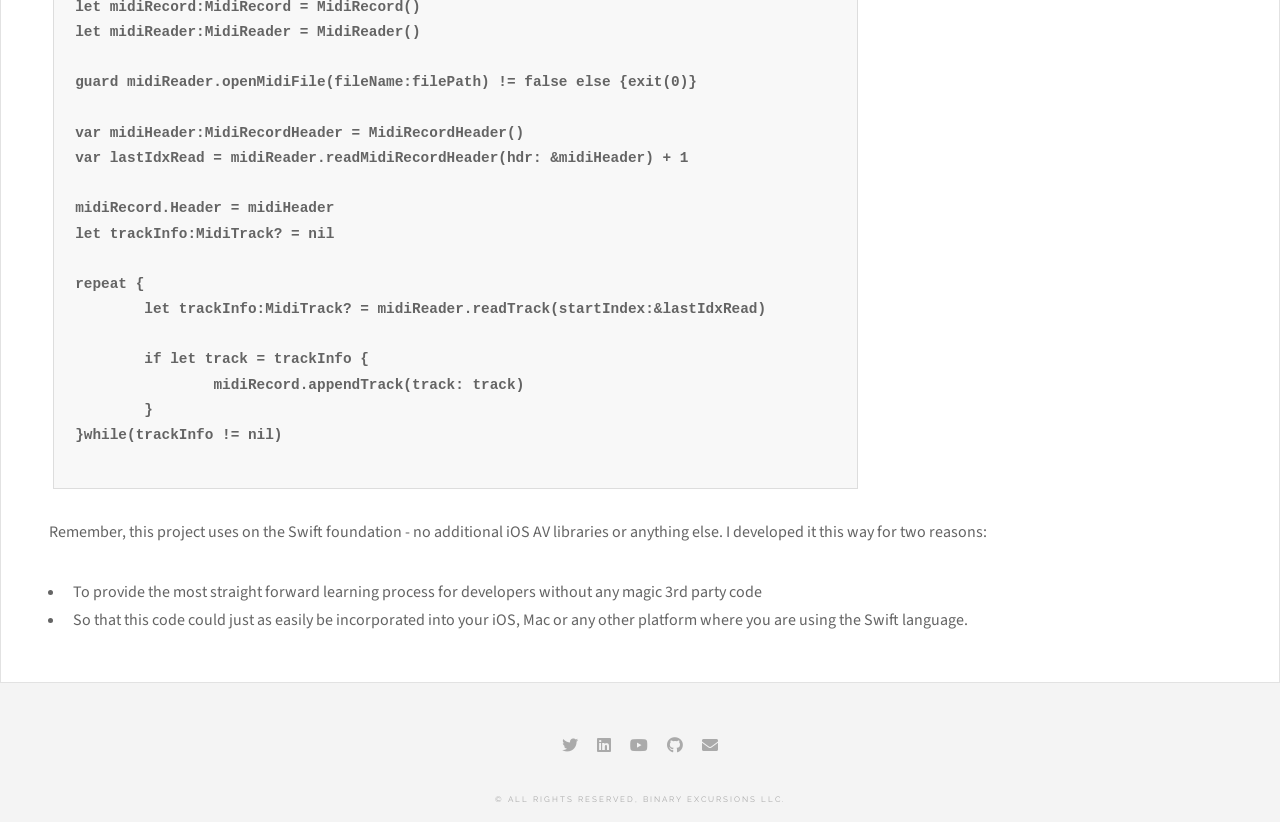
==== commit 260e6791: "Updated content.  Still need to update the menus." ====
--- a/MidiSwift/index.html
+++ b/MidiSwift/index.html
@@ -90,20 +90,26 @@
 										<a href="https://github.com/binexc" target="_blank" class="author"><span class="name">Jeff Behrbaum</span><img src="images/Hal9000Small.png" alt="" /></a>
 									</div>
 								</header>
-								<p>This is the visual output so many of us are familiar with when we think of MIDI. This is a screen shot from Garadgeband on iPad, but the general UI is pretty common across various industry software applications. As you progress through the code base - reference back to this image as necessary. </p>
+								<p>Below is a visual example of what many of us think of when we discuss MIDI. This is a specific screenshot is from Garadgeband on iPad, but the general UI is pretty common across various industry software applications. 
+									As you read through this project's pages and the associated code base  - reference back to this image as necessary. It serves as a good referenence when learning to understand the nuances of the MIDI specs and some of
+									the reasons behind the code's logic and naming conventions. </p>
 								<p>Here, keep some things in mind as you begin your MIDI parsing journey:</p>
 								<ul>
 									<li>Each "row" represents a track</li>
 									<li>Each "dot/point" on the track represents an event.</li>
 									<li>Events start with time deltas. ie: Time delta since either the begning of the track or the previous event</li>
-									<li>Not all events represent music - there are essentially meta-events which aren't necessarily visible</li>
+									<li>Not all events represent music - there are essentially meta-events which aren't necessarily visible. ie: HW Device manufacture</li>
 									<li>Events should be processed as soon as the information is available to avoid audio lag</li>
 								</ul>
 									
 								<span class="image featured"><img src="images/tracks@2x.jpg" alt="game board" /></span>
-								<p> This project uses a command-line Swift application to exercise the code which parses a MIDI file. 
-									One consideration is that this code when "processing" an event logs and stores information - this is 
-									where you'll want to actaully process the event information.</p>
+								<p> 
+									This project reads MIDI data directly from a file. While many of you are also likely to read from an external source and bring 
+									in your MIDI via a stream, changing the file pointer to an inputsteam should be all you need to do to excercise your solution as
+									the MIDI rules remain the same. This project uses a command-line Swift application to exercise the code which parses a MIDI file. 
+									One consideration is that this code when "processing" an event logs and stores information - this is where you'll want to actaully 
+									process the event information.</p>
+
 								<p>The primary code to retreive all the information you'll need from  the parsed file in an object format is as follows:</p>
 
 								<div style="overflow: hidden;">
@@ -111,15 +117,15 @@
 										<code style="font-size: 0.9rem; font-weight: 550;">
 let midiRecord:MidiRecord = MidiRecord()
 let midiReader:MidiReader = MidiReader()
-											
+
 guard midiReader.openMidiFile(fileName:filePath) != false else {exit(0)}
-											
+	
 var midiHeader:MidiRecordHeader = MidiRecordHeader()
 var lastIdxRead = midiReader.readMidiRecordHeader(hdr: &midiHeader) + 1
-											
+	
 midiRecord.Header = midiHeader
 let trackInfo:MidiTrack? = nil
-											
+
 repeat {
 	let trackInfo:MidiTrack? = midiReader.readTrack(startIndex:&lastIdxRead)
 											
@@ -131,7 +137,7 @@
 									</pre>
 								</div>
 
-								<p>Remember, this is straigh Swift - no additional iOS AV libraries or anything else. I developed it this way for two reasons:</p>
+								<p>Remember, this project uses on the Swift foundation - no additional iOS AV libraries or anything else. I developed it this way for two reasons:</p>
 								<ul>
 									<li>To provide the most straight forward learning process for developers without any magic 3rd party code</li>
 									<li>So that this code could just as easily be incorporated into your iOS, Mac or any other platform where you are using the Swift language.</li>
@@ -143,7 +149,7 @@
 				<!-- Footer -->
 					<section id="footer">
 						<ul class="icons">
-							<li><a href="#" class="icon brands fa-twitter"><span class="label">Twitter</span></a></li>
+							<li><a href="https://twitter.com/binexcr" class="icon brands fa-twitter"><span class="label">Twitter</span></a></li>
 							<li><a href="#" class="icon brands fa-linkedin"><span class="label">LinkedIn</span></a></li>
 							<li><a href="#" class="icon brands fa-youtube"><span class="label">YouTube</span></a></li>
 							<li><a href="https://github.com/BinaryExcursions" target="_blank" class="icon brands fa-github"><span class="label">RSS</span></a></li>
@@ -151,7 +157,6 @@
 						</ul>
 						<p class="copyright">&copy; All rights reserved, Binary Excursions LLC.</p>
 					</section>
-
 			</div>
 
 		<!-- Scripts -->
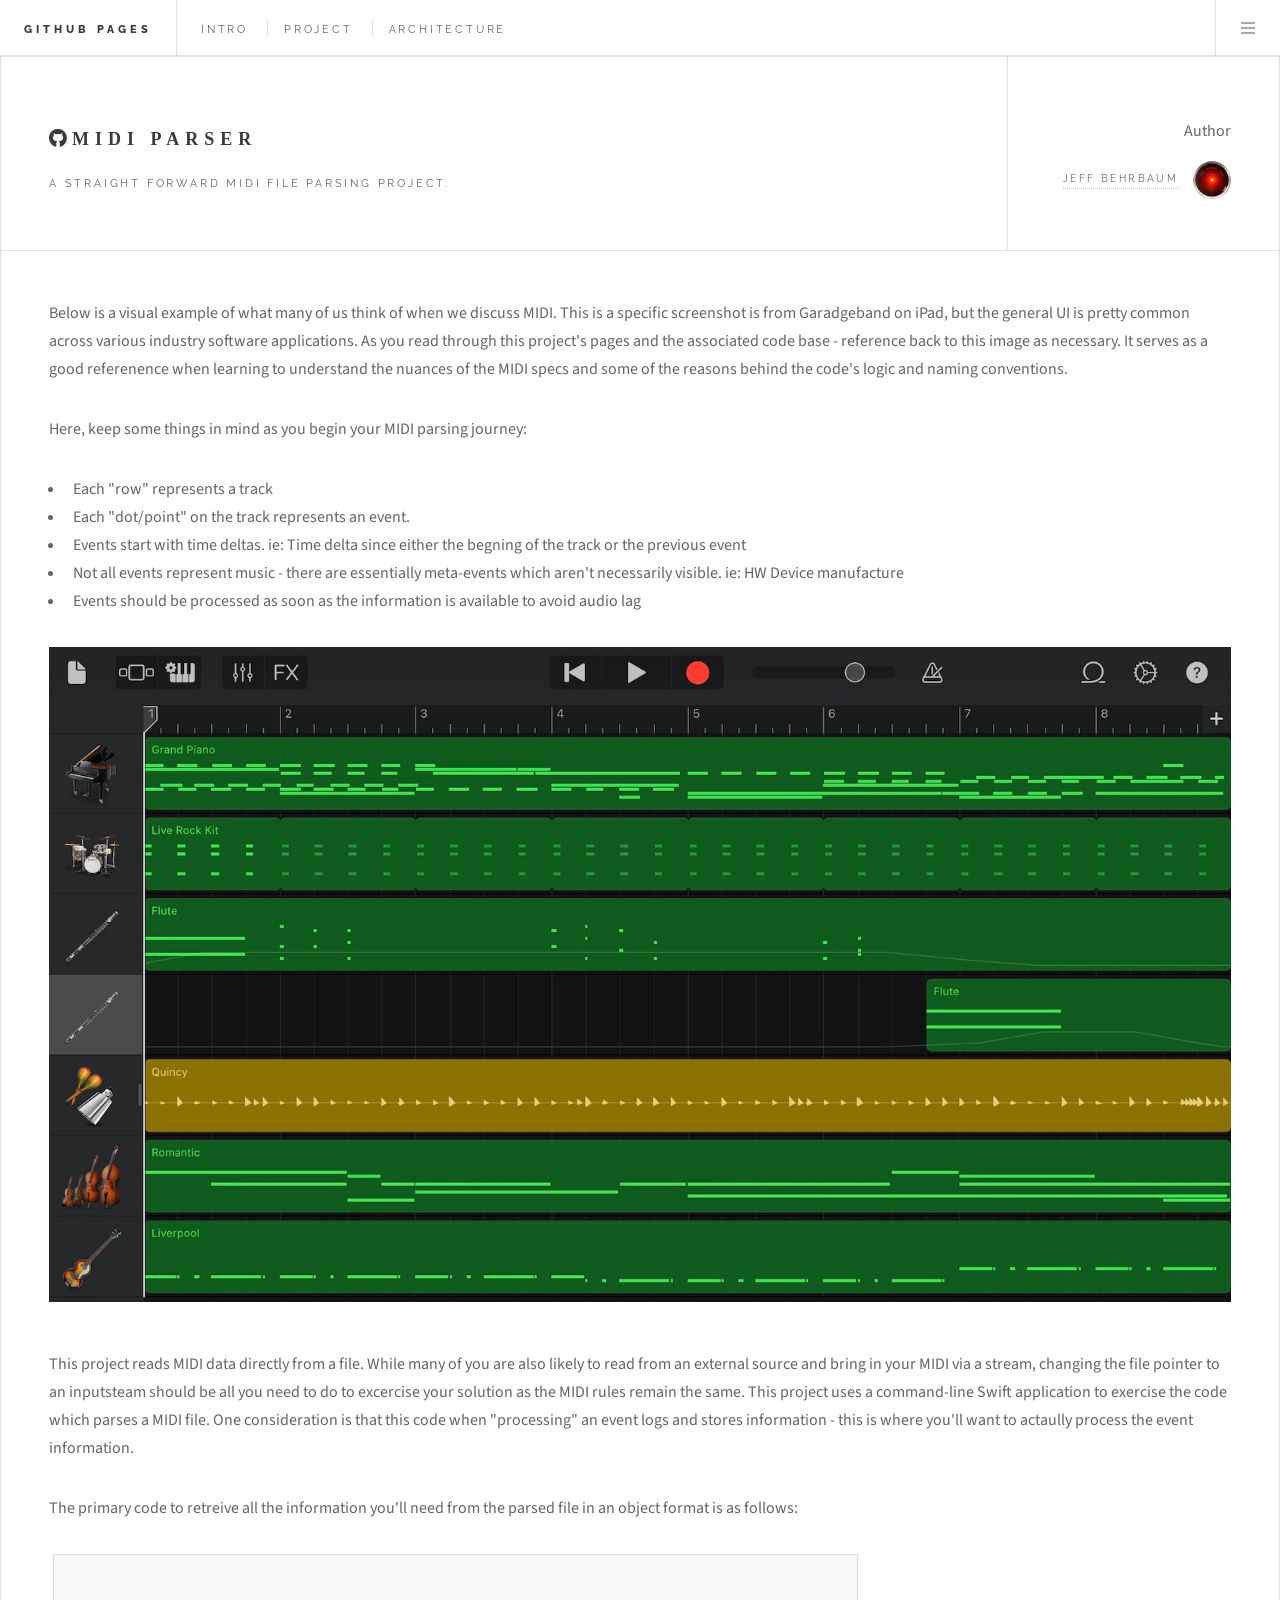
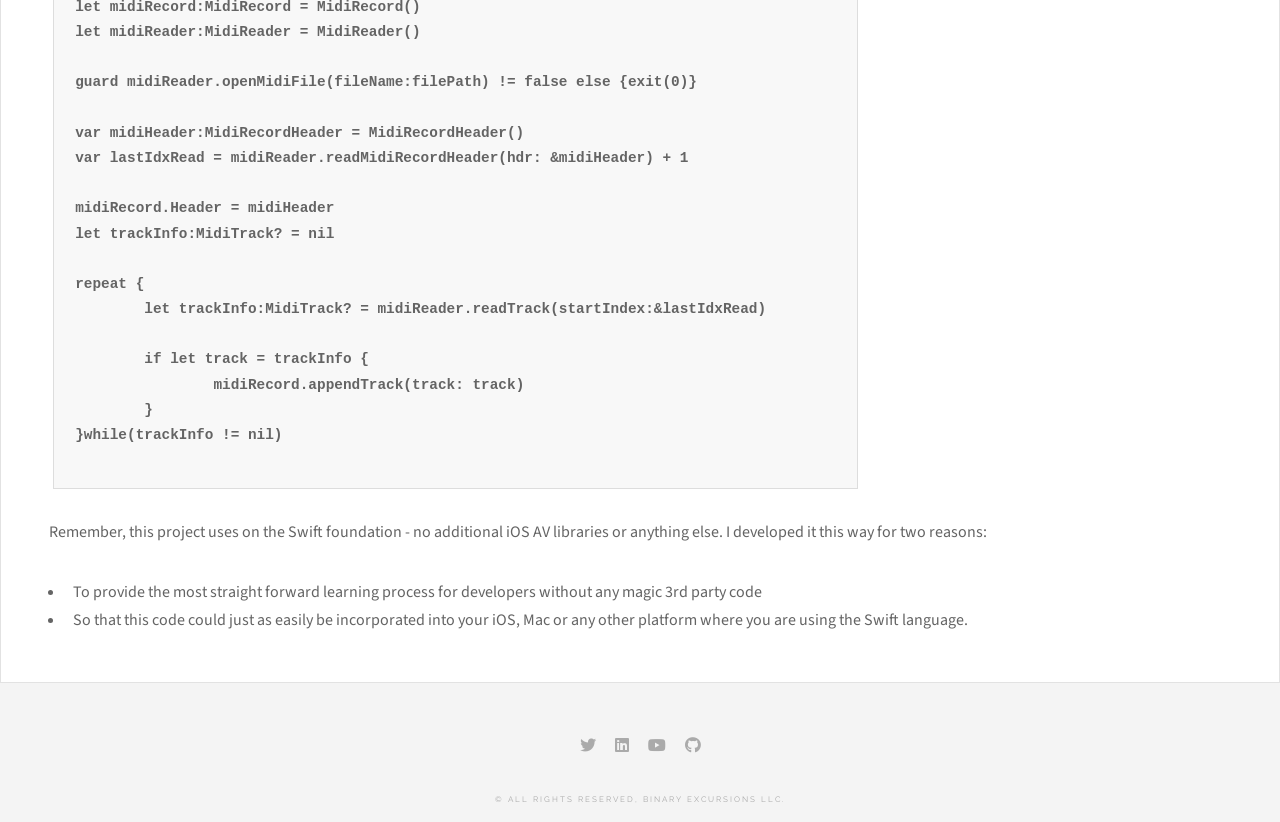
==== commit 9241dee0: "Added in the appropriate links for the various other MIDI parser links." ====
--- a/MidiSwift/index.html
+++ b/MidiSwift/index.html
@@ -45,34 +45,34 @@
 				<!-- Menu -->
 					<section id="menu">
 						<!-- Links -->
-							<section>
+						<section>
 								<ul class="links">
 									<li>
-										<a href="#">
-											<h3>Lorem ipsum</h3>
-											<p>Feugiat tempus veroeros dolor</p>
+										<a href="https://binxcrs.com/">
+											<h3>Binary Excursions</h3>
+											<p>Organization Home Page</p>
 										</a>
 									</li>
 									<li>
-										<a href="#">
-											<h3>Dolor sit amet</h3>
-											<p>Sed vitae justo condimentum</p>
+										<a href="https://binaryexcursions.github.io/MidiParserKotlin/">
+											<h3>Kotlin MIDI Parser</h3>
+											<p>Developed for the Android platform</p>
 										</a>
 									</li>
 									<li>
-										<a href="#">
-											<h3>Feugiat veroeros</h3>
-											<p>Phasellus sed ultricies mi congue</p>
+										<a href="https://binaryexcursions.github.io/MidiParserTypeScript/">
+											<h3>TypeScript MIDI Parser</h3>
+											<p>Developed for use with web frameworks</p>
 										</a>
 									</li>
 									<li>
-										<a href="#">
-											<h3>Etiam sed consequat</h3>
-											<p>Porta lectus amet ultricies</p>
+										<a href="https://mobile-strategy.blogspot.com/">
+											<h3>Mobile Blog Post</h3>
+											<p>Articles for business mobile strategy</p>
 										</a>
 									</li>
 								</ul>
-							</section>
+						</section>
 					</section>
 
 				<!-- Main -->
@@ -90,10 +90,15 @@
 										<a href="https://github.com/binexc" target="_blank" class="author"><span class="name">Jeff Behrbaum</span><img src="images/Hal9000Small.png" alt="" /></a>
 									</div>
 								</header>
-								<p>Below is a visual example of what many of us think of when we discuss MIDI. This is a specific screenshot is from Garadgeband on iPad, but the general UI is pretty common across various industry software applications. 
+
+								<p>
+									Below is a visual example of what many of us think of when we discuss MIDI. This is a specific screenshot is from Garadgeband on iPad, but the general UI is pretty common across various industry software applications. 
 									As you read through this project's pages and the associated code base  - reference back to this image as necessary. It serves as a good referenence when learning to understand the nuances of the MIDI specs and some of
-									the reasons behind the code's logic and naming conventions. </p>
+									the reasons behind the code's logic and naming conventions. 
+								</p>
+
 								<p>Here, keep some things in mind as you begin your MIDI parsing journey:</p>
+
 								<ul>
 									<li>Each "row" represents a track</li>
 									<li>Each "dot/point" on the track represents an event.</li>
@@ -108,7 +113,8 @@
 									in your MIDI via a stream, changing the file pointer to an inputsteam should be all you need to do to excercise your solution as
 									the MIDI rules remain the same. This project uses a command-line Swift application to exercise the code which parses a MIDI file. 
 									One consideration is that this code when "processing" an event logs and stores information - this is where you'll want to actaully 
-									process the event information.</p>
+									process the event information.
+								</p>
 
 								<p>The primary code to retreive all the information you'll need from  the parsed file in an object format is as follows:</p>
 
@@ -149,11 +155,11 @@
 				<!-- Footer -->
 					<section id="footer">
 						<ul class="icons">
-							<li><a href="https://twitter.com/binexcr" class="icon brands fa-twitter"><span class="label">Twitter</span></a></li>
-							<li><a href="#" class="icon brands fa-linkedin"><span class="label">LinkedIn</span></a></li>
-							<li><a href="#" class="icon brands fa-youtube"><span class="label">YouTube</span></a></li>
+							<li><a href="https://twitter.com/binexcr" class="icon brands fa-twitter" target="_blank"><span class="label">Twitter</span></a></li>
+							<li><a href="https://www.linkedin.com/" class="icon brands fa-linkedin"><span class="label">LinkedIn</span></a></li>
+							<li><a href="https://www.youtube.com" class="icon brands fa-youtube"><span class="label">YouTube</span></a></li>
 							<li><a href="https://github.com/BinaryExcursions" target="_blank" class="icon brands fa-github"><span class="label">RSS</span></a></li>
-							<li><a href="mailto: abc@gmail.com" class="icon solid fa-envelope"><span class="label">Email</span></a></li>
+							<!-- <li><a href="mailto: abc@gmail.com" class="icon solid fa-envelope"><span class="label">Email</span></a></li> -->
 						</ul>
 						<p class="copyright">&copy; All rights reserved, Binary Excursions LLC.</p>
 					</section>
